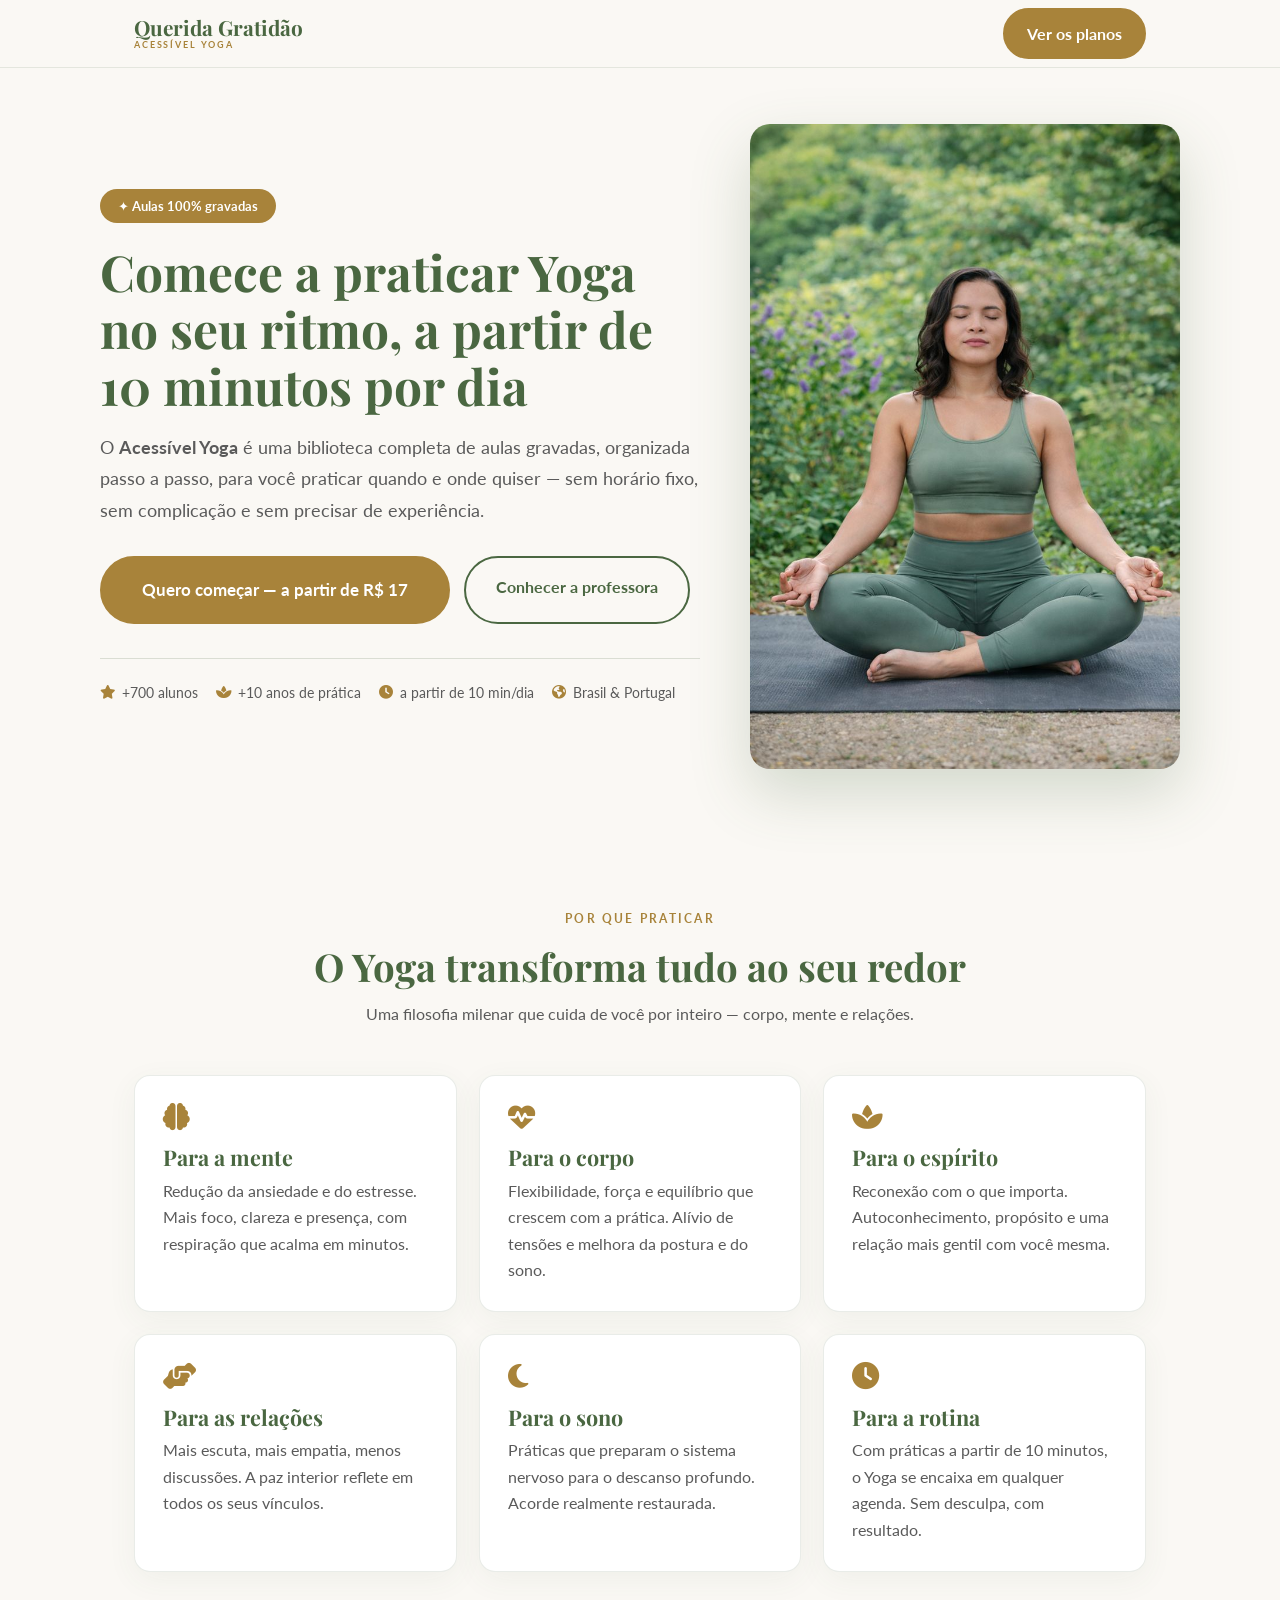
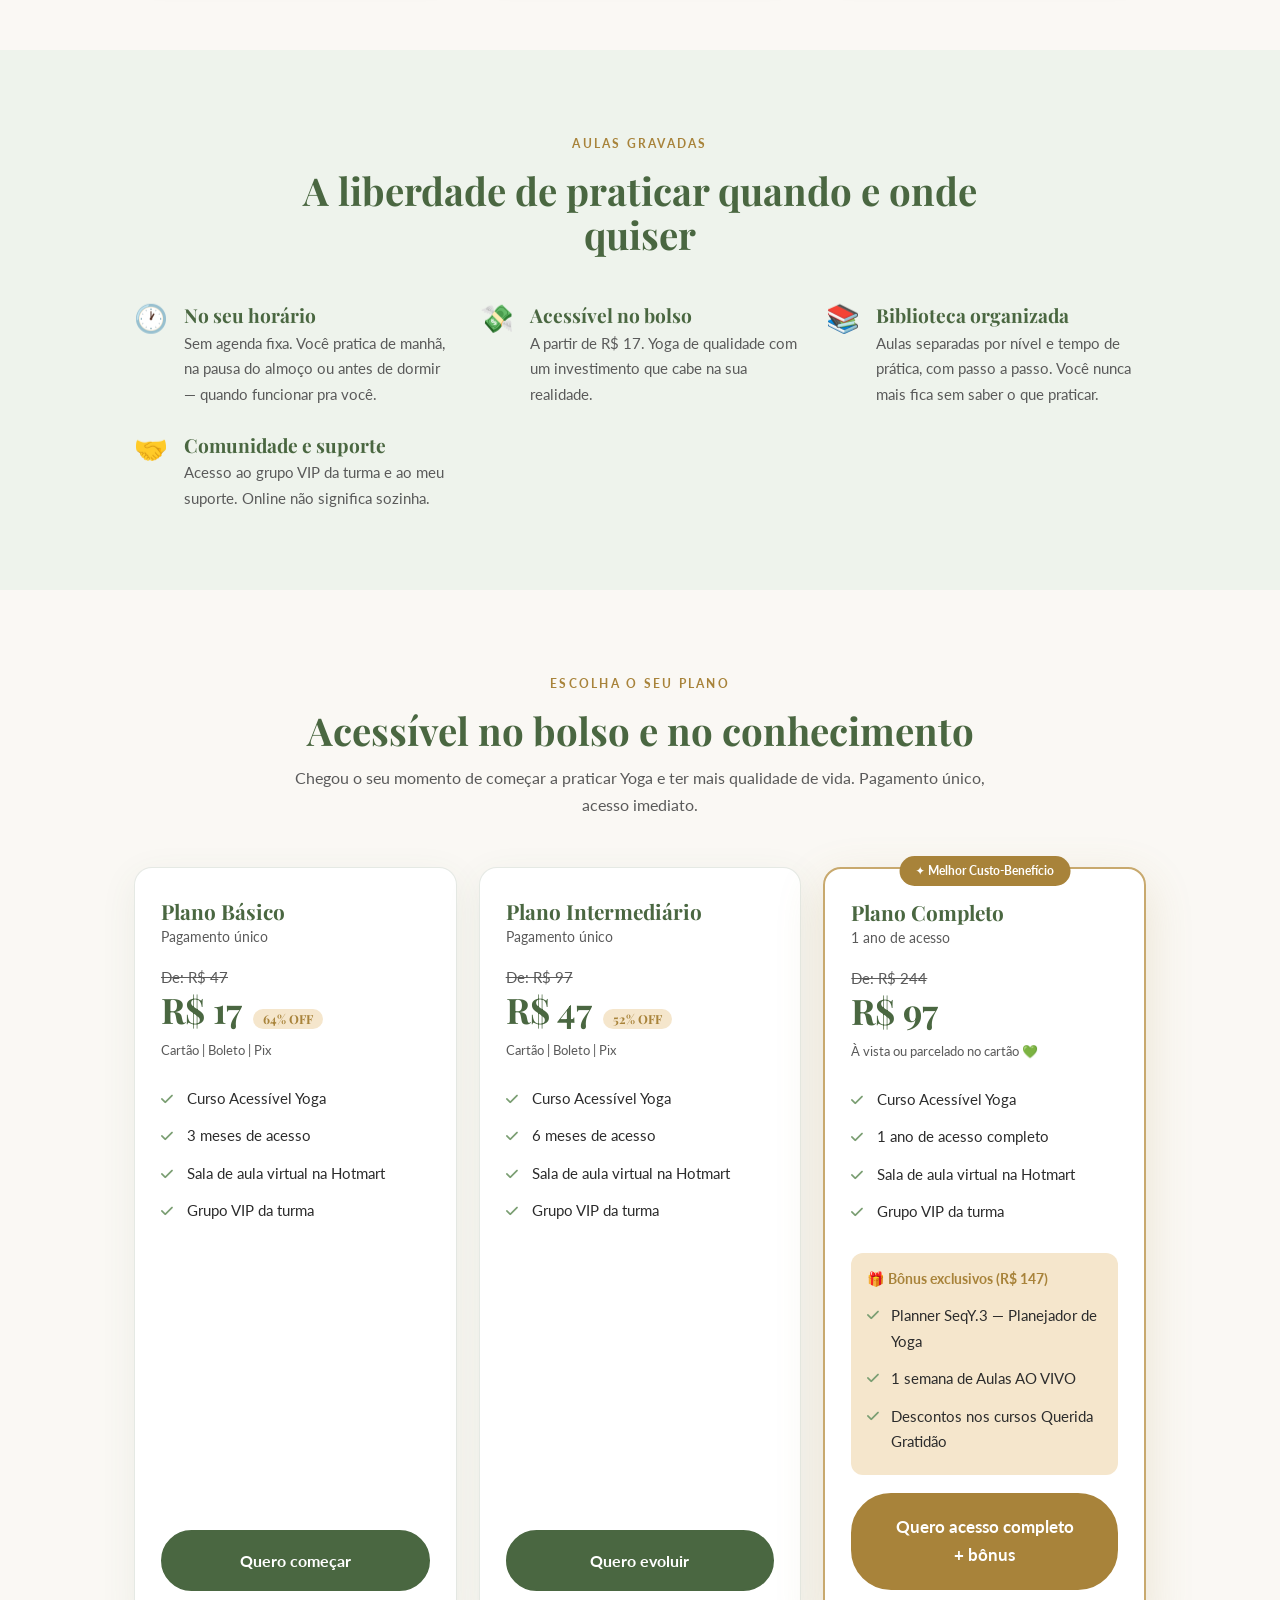
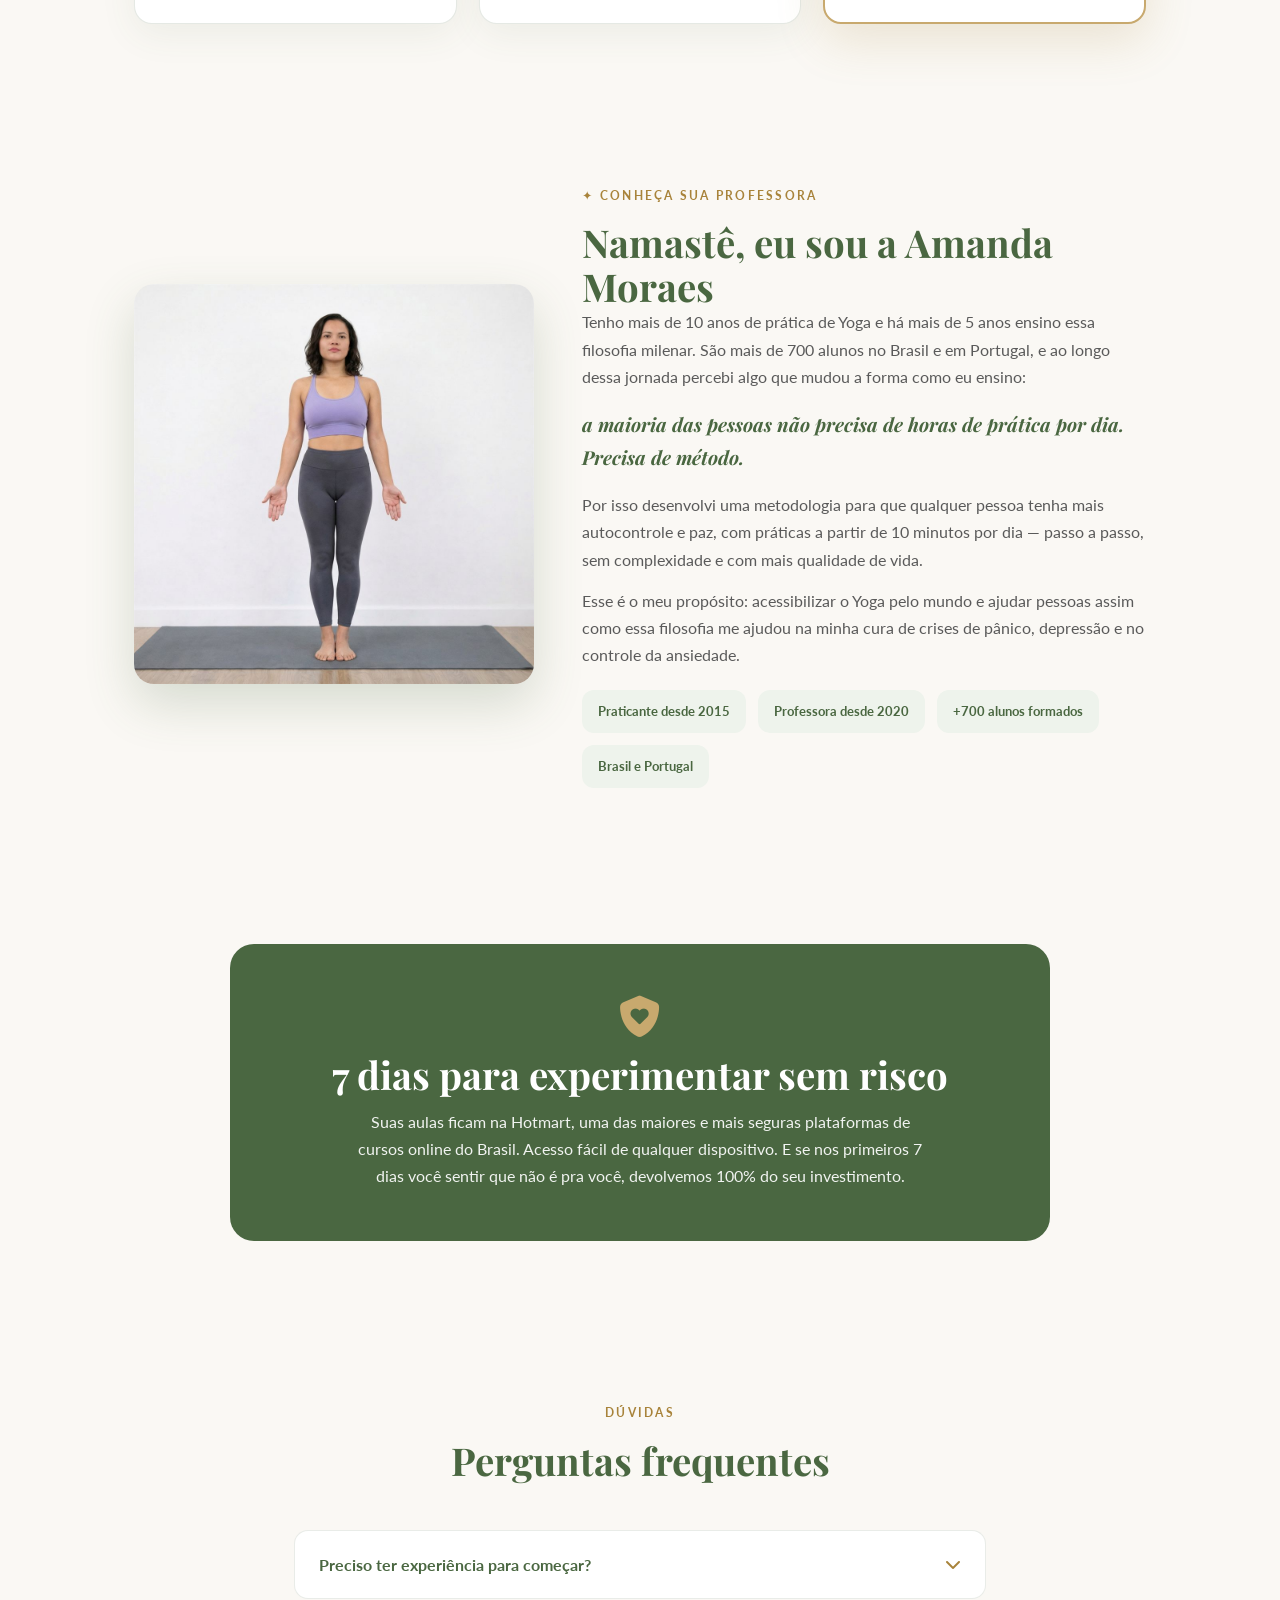
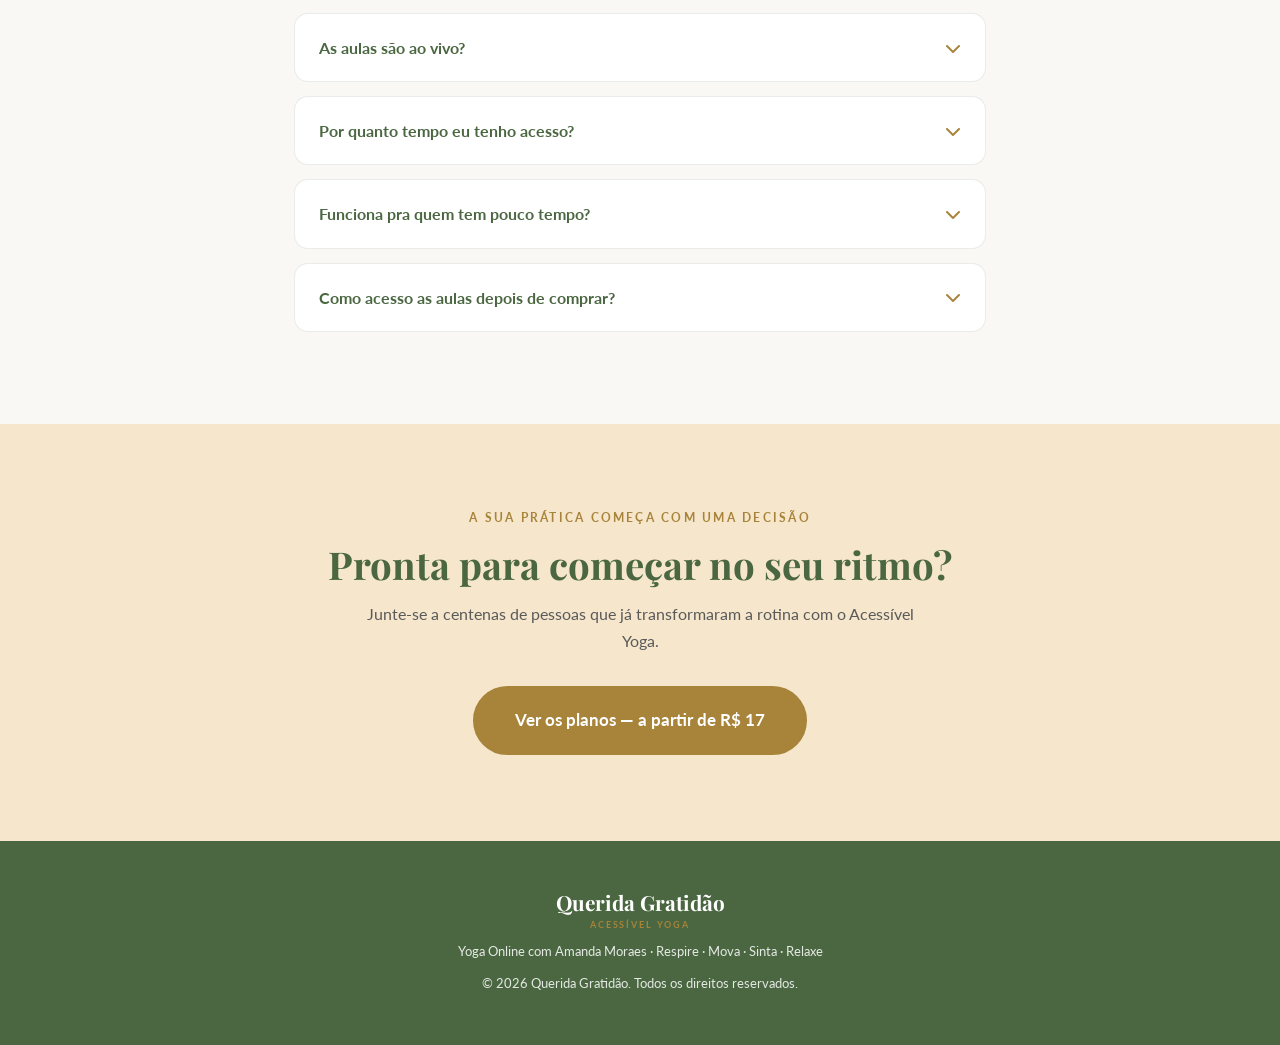
==== index.html @ 8f3d9d07 "LP acessivel-yoga: hero + planos Hotmart + professora Amanda" ====
<!DOCTYPE html>
<html lang="pt-BR">
<head>
<meta charset="UTF-8">
<meta name="viewport" content="width=device-width, initial-scale=1.0">
<title>Acessível Yoga · Pratique no seu ritmo — a partir de 10 min por dia</title>
<meta name="description" content="O Acessível Yoga é uma biblioteca de aulas 100% gravadas, organizada passo a passo, para você praticar quando e onde quiser. A partir de R$ 17.">
<meta property="og:title" content="Acessível Yoga · Querida Gratidão">
<meta property="og:description" content="Aulas de yoga 100% gravadas, no seu ritmo, a partir de 10 minutos por dia. Por Amanda Moraes.">
<meta property="og:image" content="hero.jpg">
<link rel="preconnect" href="https://fonts.googleapis.com">
<link rel="preconnect" href="https://fonts.gstatic.com" crossorigin>
<link href="https://fonts.googleapis.com/css2?family=Playfair+Display:wght@400;700&family=Lato:wght@300;400;700&display=swap" rel="stylesheet">
<link rel="stylesheet" href="https://cdnjs.cloudflare.com/ajax/libs/font-awesome/6.5.0/css/all.min.css">
<link rel="stylesheet" href="styles.css">
</head>
<body>

<nav class="nav">
  <div class="wrap">
    <a href="#topo" class="brand">Querida Gratidão<small>Acessível Yoga</small></a>
    <a href="#planos" class="btn btn-d" style="padding:10px 22px">Ver os planos</a>
  </div>
</nav>

<!-- HERO -->
<header class="hero" id="topo">
  <div class="wrap" style="display:flex;align-items:center;gap:50px;flex-wrap:wrap;padding:0">
    <div class="hero-txt">
      <span class="hero-tag">✦ Aulas 100% gravadas</span>
      <h1>Comece a praticar Yoga no seu ritmo, a partir de 10 minutos por dia</h1>
      <p class="hero-sub">O <strong>Acessível Yoga</strong> é uma biblioteca completa de aulas gravadas, organizada passo a passo, para você praticar quando e onde quiser — sem horário fixo, sem complicação e sem precisar de experiência.</p>
      <div class="hero-btns">
        <a href="#planos" class="btn btn-d btn-lg">Quero começar — a partir de R$ 17</a>
        <a href="#professora" class="btn btn-o">Conhecer a professora</a>
      </div>
      <div class="hero-stats">
        <div class="hero-stat"><i class="fas fa-star"></i> +700 alunos</div>
        <div class="hero-stat"><i class="fas fa-spa"></i> +10 anos de prática</div>
        <div class="hero-stat"><i class="fas fa-clock"></i> a partir de 10 min/dia</div>
        <div class="hero-stat"><i class="fas fa-globe-americas"></i> Brasil &amp; Portugal</div>
      </div>
    </div>
    <div class="hero-photo">
      <img src="hero.jpg" alt="Amanda Moraes em meditação, prática de yoga ao ar livre">
    </div>
  </div>
</header>

<!-- BENEFÍCIOS -->
<section id="beneficios">
  <div class="wrap">
    <div class="sec-hd">
      <span class="eyebrow">Por que praticar</span>
      <h2>O Yoga transforma tudo ao seu redor</h2>
      <p>Uma filosofia milenar que cuida de você por inteiro — corpo, mente e relações.</p>
    </div>
    <div class="bens">
      <div class="ben"><i class="fas fa-brain"></i><h3>Para a mente</h3><p>Redução da ansiedade e do estresse. Mais foco, clareza e presença, com respiração que acalma em minutos.</p></div>
      <div class="ben"><i class="fas fa-heartbeat"></i><h3>Para o corpo</h3><p>Flexibilidade, força e equilíbrio que crescem com a prática. Alívio de tensões e melhora da postura e do sono.</p></div>
      <div class="ben"><i class="fas fa-spa"></i><h3>Para o espírito</h3><p>Reconexão com o que importa. Autoconhecimento, propósito e uma relação mais gentil com você mesma.</p></div>
      <div class="ben"><i class="fas fa-hands-helping"></i><h3>Para as relações</h3><p>Mais escuta, mais empatia, menos discussões. A paz interior reflete em todos os seus vínculos.</p></div>
      <div class="ben"><i class="fas fa-moon"></i><h3>Para o sono</h3><p>Práticas que preparam o sistema nervoso para o descanso profundo. Acorde realmente restaurada.</p></div>
      <div class="ben"><i class="fas fa-clock"></i><h3>Para a rotina</h3><p>Com práticas a partir de 10 minutos, o Yoga se encaixa em qualquer agenda. Sem desculpa, com resultado.</p></div>
    </div>
  </div>
</section>

<!-- POR QUE ONLINE -->
<section id="online">
  <div class="wrap">
    <div class="sec-hd">
      <span class="eyebrow">Aulas gravadas</span>
      <h2>A liberdade de praticar quando e onde quiser</h2>
    </div>
    <div class="advs">
      <div class="adv"><span class="ic">🕐</span><div><h3>No seu horário</h3><p>Sem agenda fixa. Você pratica de manhã, na pausa do almoço ou antes de dormir — quando funcionar pra você.</p></div></div>
      <div class="adv"><span class="ic">💸</span><div><h3>Acessível no bolso</h3><p>A partir de R$ 17. Yoga de qualidade com um investimento que cabe na sua realidade.</p></div></div>
      <div class="adv"><span class="ic">📚</span><div><h3>Biblioteca organizada</h3><p>Aulas separadas por nível e tempo de prática, com passo a passo. Você nunca mais fica sem saber o que praticar.</p></div></div>
      <div class="adv"><span class="ic">🤝</span><div><h3>Comunidade e suporte</h3><p>Acesso ao grupo VIP da turma e ao meu suporte. Online não significa sozinha.</p></div></div>
    </div>
  </div>
</section>

<!-- PLANOS -->
<section id="planos">
  <div class="wrap">
    <div class="sec-hd">
      <span class="eyebrow">Escolha o seu plano</span>
      <h2>Acessível no bolso e no conhecimento</h2>
      <p>Chegou o seu momento de começar a praticar Yoga e ter mais qualidade de vida. Pagamento único, acesso imediato.</p>
    </div>
    <div class="plans">
      <div class="plan">
        <h3>Plano Básico</h3>
        <p class="desc">Pagamento único</p>
        <span class="old">De: R$ 47</span>
        <div class="price">R$ 17 <span class="off">64% OFF</span></div>
        <p class="pay">Cartão | Boleto | Pix</p>
        <ul>
          <li>Curso Acessível Yoga</li>
          <li>3 meses de acesso</li>
          <li>Sala de aula virtual na Hotmart</li>
          <li>Grupo VIP da turma</li>
        </ul>
        <a href="https://pay.hotmart.com/J75377831O?off=akd9l4xh&bid=1779640643921" target="_blank" rel="noopener" class="btn btn-v btn-block">Quero começar</a>
      </div>
      <div class="plan">
        <h3>Plano Intermediário</h3>
        <p class="desc">Pagamento único</p>
        <span class="old">De: R$ 97</span>
        <div class="price">R$ 47 <span class="off">52% OFF</span></div>
        <p class="pay">Cartão | Boleto | Pix</p>
        <ul>
          <li>Curso Acessível Yoga</li>
          <li>6 meses de acesso</li>
          <li>Sala de aula virtual na Hotmart</li>
          <li>Grupo VIP da turma</li>
        </ul>
        <a href="https://pay.hotmart.com/U104666125L?bid=1779640714809" target="_blank" rel="noopener" class="btn btn-v btn-block">Quero evoluir</a>
      </div>
      <div class="plan feat">
        <span class="plan-badge">✦ Melhor Custo-Benefício</span>
        <h3>Plano Completo</h3>
        <p class="desc">1 ano de acesso</p>
        <span class="old">De: R$ 244</span>
        <div class="price">R$ 97</div>
        <p class="pay">À vista ou parcelado no cartão 💚</p>
        <ul>
          <li>Curso Acessível Yoga</li>
          <li>1 ano de acesso completo</li>
          <li>Sala de aula virtual na Hotmart</li>
          <li>Grupo VIP da turma</li>
        </ul>
        <div class="bonus">
          <b>🎁 Bônus exclusivos (R$ 147)</b>
          <ul>
            <li>Planner SeqY.3 — Planejador de Yoga</li>
            <li>1 semana de Aulas AO VIVO</li>
            <li>Descontos nos cursos Querida Gratidão</li>
          </ul>
        </div>
        <a href="https://pay.hotmart.com/J104666129D?off=qukbjx40&bid=1779640742697" target="_blank" rel="noopener" class="btn btn-d btn-block btn-lg">Quero acesso completo + bônus</a>
      </div>
    </div>
  </div>
</section>

<!-- PROFESSORA -->
<section id="professora">
  <div class="wrap prof">
    <div class="prof-photo">
      <img src="professora.jpg" alt="Amanda Moraes, professora de yoga">
    </div>
    <div class="prof-txt">
      <span class="eyebrow">✦ Conheça sua professora</span>
      <h2>Namastê, eu sou a Amanda Moraes</h2>
      <p>Tenho mais de 10 anos de prática de Yoga e há mais de 5 anos ensino essa filosofia milenar. São mais de 700 alunos no Brasil e em Portugal, e ao longo dessa jornada percebi algo que mudou a forma como eu ensino:</p>
      <span class="hl">a maioria das pessoas não precisa de horas de prática por dia. Precisa de método.</span>
      <p>Por isso desenvolvi uma metodologia para que qualquer pessoa tenha mais autocontrole e paz, com práticas a partir de 10 minutos por dia — passo a passo, sem complexidade e com mais qualidade de vida.</p>
      <p>Esse é o meu propósito: acessibilizar o Yoga pelo mundo e ajudar pessoas assim como essa filosofia me ajudou na minha cura de crises de pânico, depressão e no controle da ansiedade.</p>
      <div class="prof-stats">
        <div class="prof-stat">Praticante desde 2015</div>
        <div class="prof-stat">Professora desde 2020</div>
        <div class="prof-stat">+700 alunos formados</div>
        <div class="prof-stat">Brasil e Portugal</div>
      </div>
    </div>
  </div>
</section>

<!-- GARANTIA -->
<section>
  <div class="wrap">
    <div class="guar">
      <i class="fas fa-shield-heart"></i>
      <h2>7 dias para experimentar sem risco</h2>
      <p>Suas aulas ficam na Hotmart, uma das maiores e mais seguras plataformas de cursos online do Brasil. Acesso fácil de qualquer dispositivo. E se nos primeiros 7 dias você sentir que não é pra você, devolvemos 100% do seu investimento.</p>
    </div>
  </div>
</section>

<!-- FAQ -->
<section id="faq">
  <div class="wrap" style="max-width:820px">
    <div class="sec-hd"><span class="eyebrow">Dúvidas</span><h2>Perguntas frequentes</h2></div>
    <div class="faq-item"><div class="faq-q">Preciso ter experiência para começar? <i class="fas fa-chevron-down"></i></div><div class="faq-a"><p>Não! O Acessível Yoga foi feito para iniciantes. As aulas são organizadas por nível, com passo a passo, então você começa do zero e evolui no seu ritmo.</p></div></div>
    <div class="faq-item"><div class="faq-q">As aulas são ao vivo? <i class="fas fa-chevron-down"></i></div><div class="faq-a"><p>O Acessível Yoga é 100% gravado — você assiste quando e quantas vezes quiser. (Se você prefere aulas ao vivo, conheça o nosso Yogaflix.)</p></div></div>
    <div class="faq-item"><div class="faq-q">Por quanto tempo eu tenho acesso? <i class="fas fa-chevron-down"></i></div><div class="faq-a"><p>Depende do plano: 3 meses (Básico), 6 meses (Intermediário) ou 1 ano completo (Completo). Você pratica no seu tempo durante todo o período.</p></div></div>
    <div class="faq-item"><div class="faq-q">Funciona pra quem tem pouco tempo? <i class="fas fa-chevron-down"></i></div><div class="faq-a"><p>Sim! Há práticas a partir de 10 minutos, pensadas justamente para encaixar na rotina corrida. Constância vale mais que duração.</p></div></div>
    <div class="faq-item"><div class="faq-q">Como acesso as aulas depois de comprar? <i class="fas fa-chevron-down"></i></div><div class="faq-a"><p>Logo após a compra você recebe o acesso à sua sala de aula virtual na Hotmart, disponível no computador ou no celular, a qualquer hora.</p></div></div>
  </div>
</section>

<!-- CTA FINAL -->
<section id="cta-final">
  <div class="wrap">
    <span class="eyebrow">A sua prática começa com uma decisão</span>
    <h2>Pronta para começar no seu ritmo?</h2>
    <p style="max-width:560px;margin:14px auto 24px;color:var(--texto-sec)">Junte-se a centenas de pessoas que já transformaram a rotina com o Acessível Yoga.</p>
    <a href="#planos" class="btn btn-d btn-lg">Ver os planos — a partir de R$ 17</a>
  </div>
</section>

<footer class="footer">
  <a href="#topo" class="brand">Querida Gratidão<small>Acessível Yoga</small></a>
  <p>Yoga Online com Amanda Moraes · Respire · Mova · Sinta · Relaxe</p>
  <p>© <span id="ano"></span> Querida Gratidão. Todos os direitos reservados.</p>
</footer>

<script>
document.getElementById('ano').textContent=new Date().getFullYear();
document.querySelectorAll('.faq-q').forEach(function(q){
  q.addEventListener('click',function(){
    var a=q.nextElementSibling, open=q.classList.contains('open');
    document.querySelectorAll('.faq-q').forEach(function(o){o.classList.remove('open');o.nextElementSibling.style.maxHeight=null;});
    if(!open){q.classList.add('open');a.style.maxHeight=a.scrollHeight+'px';}
  });
});
</script>
</body>
</html>
---- styles.css ----
/* ============================================================
   QUERIDA GRATIDÃO · YOGA — Estilo das LPs (Acessível / Yogaflix)
   Paleta verde + dourado + creme · Playfair Display + Lato
   ============================================================ */
:root{
  --verde-escuro:#4A6741; --verde-medio:#7A9E72; --verde-claro:#EEF3EC;
  --creme:#FAF8F4; --dourado:#C8A96E; --dourado-escuro:#A8833A; --dourado-suave:#F5E6CC;
  --texto:#2C2C2C; --texto-sec:#5A5A5A; --branco:#FFFFFF; --nav-h:68px;
  --serif:'Playfair Display',Georgia,serif; --sans:'Lato',system-ui,sans-serif;
}
*{margin:0;padding:0;box-sizing:border-box}
html{scroll-behavior:smooth}
body{font-family:var(--sans);color:var(--texto);background:var(--creme);line-height:1.7}
img{max-width:100%;display:block}
h1,h2,h3{font-family:var(--serif);font-weight:700;line-height:1.15;color:var(--verde-escuro)}
h1{font-size:clamp(2rem,4.5vw,3.1rem)}
h2{font-size:clamp(1.7rem,3.5vw,2.4rem)}
.wrap{max-width:1140px;margin:0 auto;padding:0 5%}
section{padding:78px 0}

.eyebrow{display:inline-block;text-transform:uppercase;letter-spacing:.18em;font-size:.78rem;font-weight:700;color:var(--dourado-escuro);margin-bottom:14px}

.btn{display:inline-block;font-family:var(--sans);font-weight:700;font-size:1rem;text-decoration:none;padding:15px 30px;border-radius:40px;border:2px solid transparent;cursor:pointer;transition:.2s;text-align:center}
.btn-d{background:var(--dourado-escuro);color:#fff;border-color:var(--dourado-escuro)}
.btn-d:hover{background:var(--verde-escuro);border-color:var(--verde-escuro);transform:translateY(-2px);box-shadow:0 8px 24px rgba(0,0,0,.15)}
.btn-v{background:var(--verde-escuro);color:#fff;border-color:var(--verde-escuro)}
.btn-v:hover{background:var(--dourado-escuro);border-color:var(--dourado-escuro);transform:translateY(-2px);box-shadow:0 8px 24px rgba(0,0,0,.15)}
.btn-o{background:transparent;color:var(--verde-escuro);border-color:var(--verde-escuro)}
.btn-o:hover{background:var(--verde-escuro);color:#fff}
.btn-lg{padding:18px 40px;font-size:1.05rem}
.btn-block{display:block;width:100%}

.nav{position:sticky;top:0;z-index:100;height:var(--nav-h);background:rgba(250,248,244,.95);backdrop-filter:blur(8px);border-bottom:1px solid rgba(74,103,65,.12);display:flex;align-items:center}
.nav .wrap{display:flex;justify-content:space-between;align-items:center;width:100%}
.brand{font-family:var(--serif);font-size:1.3rem;font-weight:700;color:var(--verde-escuro);text-decoration:none;line-height:1}
.brand small{font-family:var(--sans);text-transform:uppercase;letter-spacing:.2em;font-size:.58rem;color:var(--dourado-escuro);display:block;font-weight:700;margin-top:2px}

.hero{background:var(--creme);display:flex;align-items:center;gap:50px;flex-wrap:wrap;padding-top:56px;padding-bottom:56px}
.hero-txt{flex:1 1 440px;max-width:600px}
.hero-tag{display:inline-block;background:var(--dourado-escuro);color:#fff;padding:6px 18px;border-radius:20px;font-size:.82rem;font-weight:700;margin-bottom:20px}
.hero h1{margin-bottom:18px}
.hero-sub{font-size:1.15rem;color:var(--texto-sec);margin-bottom:30px}
.hero-btns{display:flex;flex-wrap:wrap;gap:14px;margin-bottom:34px}
.hero-stats{display:flex;flex-wrap:wrap;gap:18px;border-top:1px solid rgba(74,103,65,.18);padding-top:22px}
.hero-stat{display:flex;align-items:center;gap:7px;font-size:.86rem;color:var(--texto-sec)}
.hero-stat i{color:var(--dourado-escuro)}
.hero-photo{flex:1 1 360px;max-width:430px}
.hero-photo img{width:100%;border-radius:20px;box-shadow:0 24px 60px rgba(74,103,65,.22);object-fit:cover}

.sec-hd{text-align:center;max-width:720px;margin:0 auto 48px}
.sec-hd p{color:var(--texto-sec);margin-top:12px}

.bens{display:grid;grid-template-columns:repeat(auto-fit,minmax(240px,1fr));gap:22px}
.ben{background:#fff;border:1px solid rgba(74,103,65,.12);border-radius:16px;padding:28px;box-shadow:0 8px 30px rgba(74,103,65,.06)}
.ben i{font-size:1.7rem;color:var(--dourado-escuro);margin-bottom:14px}
.ben h3{font-size:1.35rem;margin-bottom:8px}
.ben p{color:var(--texto-sec);font-size:.97rem}

#online{background:var(--verde-claro)}
.advs{display:grid;grid-template-columns:repeat(auto-fit,minmax(280px,1fr));gap:26px}
.adv{display:flex;gap:16px;align-items:flex-start}
.adv .ic{font-size:1.7rem;flex-shrink:0;line-height:1}
.adv h3{font-size:1.2rem;margin-bottom:4px}
.adv p{color:var(--texto-sec);font-size:.95rem}

.plans{display:grid;grid-template-columns:repeat(auto-fit,minmax(240px,1fr));gap:22px;align-items:stretch}
.plan{background:#fff;border-radius:18px;padding:32px 26px;border:1px solid rgba(74,103,65,.14);display:flex;flex-direction:column;box-shadow:0 10px 36px rgba(74,103,65,.08);position:relative}
.plan.feat{border:2px solid var(--dourado);box-shadow:0 16px 48px rgba(168,131,58,.18)}
.plan-badge{position:absolute;top:-13px;left:50%;transform:translateX(-50%);background:var(--dourado-escuro);color:#fff;font-size:.74rem;font-weight:700;padding:5px 16px;border-radius:20px;white-space:nowrap}
.plan h3{font-size:1.3rem;margin-bottom:2px}
.plan .desc{color:var(--texto-sec);font-size:.88rem;margin-bottom:16px}
.plan .old{color:var(--texto-sec);text-decoration:line-through;font-size:.95rem;display:block}
.plan .price{font-family:var(--serif);font-size:2.2rem;color:var(--verde-escuro);font-weight:700;line-height:1.1}
.plan .price small{font-size:.85rem;color:var(--texto-sec);font-weight:400}
.plan .off{display:inline-block;background:var(--dourado-suave);color:var(--dourado-escuro);font-weight:700;font-size:.78rem;padding:3px 10px;border-radius:12px;margin-left:4px}
.plan .pay{font-size:.8rem;color:var(--texto-sec);margin:10px 0 18px}
.plan ul{list-style:none;margin-bottom:22px;flex-grow:1}
.plan li{padding:6px 0 6px 26px;position:relative;font-size:.94rem}
.plan li:before{content:"\f00c";font-family:"Font Awesome 6 Free";font-weight:900;color:var(--verde-medio);position:absolute;left:0;font-size:.85rem;top:8px}
.bonus{background:var(--dourado-suave);border-radius:12px;padding:14px 16px;margin-bottom:18px;font-size:.88rem}
.bonus b{color:var(--dourado-escuro);display:block;margin-bottom:6px}
.bonus ul{margin:0}.bonus li{padding-left:24px}.bonus li:before{top:7px}

.prof{display:flex;gap:48px;align-items:center;flex-wrap:wrap}
.prof-photo{flex:1 1 320px;max-width:400px}
.prof-photo img{width:100%;border-radius:20px;box-shadow:0 20px 50px rgba(74,103,65,.2)}
.prof-txt{flex:1 1 440px}
.prof-txt p{margin-bottom:14px;color:var(--texto-sec)}
.prof-txt .hl{color:var(--verde-escuro);font-weight:700;font-style:italic;font-family:var(--serif);font-size:1.2rem;display:block;margin:18px 0}
.prof-stats{display:flex;flex-wrap:wrap;gap:12px;margin-top:22px}
.prof-stat{background:var(--verde-claro);border-radius:12px;padding:10px 16px;font-size:.84rem;font-weight:700;color:var(--verde-escuro)}

.guar{background:var(--verde-escuro);color:#fff;border-radius:24px;padding:52px;text-align:center;max-width:820px;margin:0 auto}
.guar h2{color:#fff}
.guar i{font-size:2.6rem;color:var(--dourado);margin-bottom:14px}
.guar p{opacity:.92;margin-top:12px;max-width:580px;margin-left:auto;margin-right:auto}

.faq-item{background:#fff;border:1px solid rgba(74,103,65,.12);border-radius:14px;margin-bottom:14px;overflow:hidden}
.faq-q{padding:20px 24px;font-weight:700;cursor:pointer;display:flex;justify-content:space-between;align-items:center;gap:14px;color:var(--verde-escuro)}
.faq-q i{transition:.3s;color:var(--dourado-escuro)}
.faq-q.open i{transform:rotate(180deg)}
.faq-a{max-height:0;overflow:hidden;transition:max-height .3s;padding:0 24px}
.faq-a p{padding-bottom:20px;color:var(--texto-sec)}

#cta-final{background:var(--dourado-suave);text-align:center}
#cta-final .btn{margin:8px}

.footer{background:var(--verde-escuro);color:#fff;text-align:center;padding:50px 5%}
.footer .brand{color:#fff}
.footer p{opacity:.85;font-size:.84rem;margin-top:10px}
.footer a{color:var(--dourado-suave)}

@media(max-width:820px){
  .hero{flex-direction:column;text-align:center}
  .hero-txt{text-align:center}
  .hero-btns,.hero-stats{justify-content:center}
  .hero-photo{order:2;max-width:330px}
  .prof{flex-direction:column;text-align:center}
  .prof-stats{justify-content:center}
  .guar{padding:34px 22px}
  section{padding:54px 0}
}
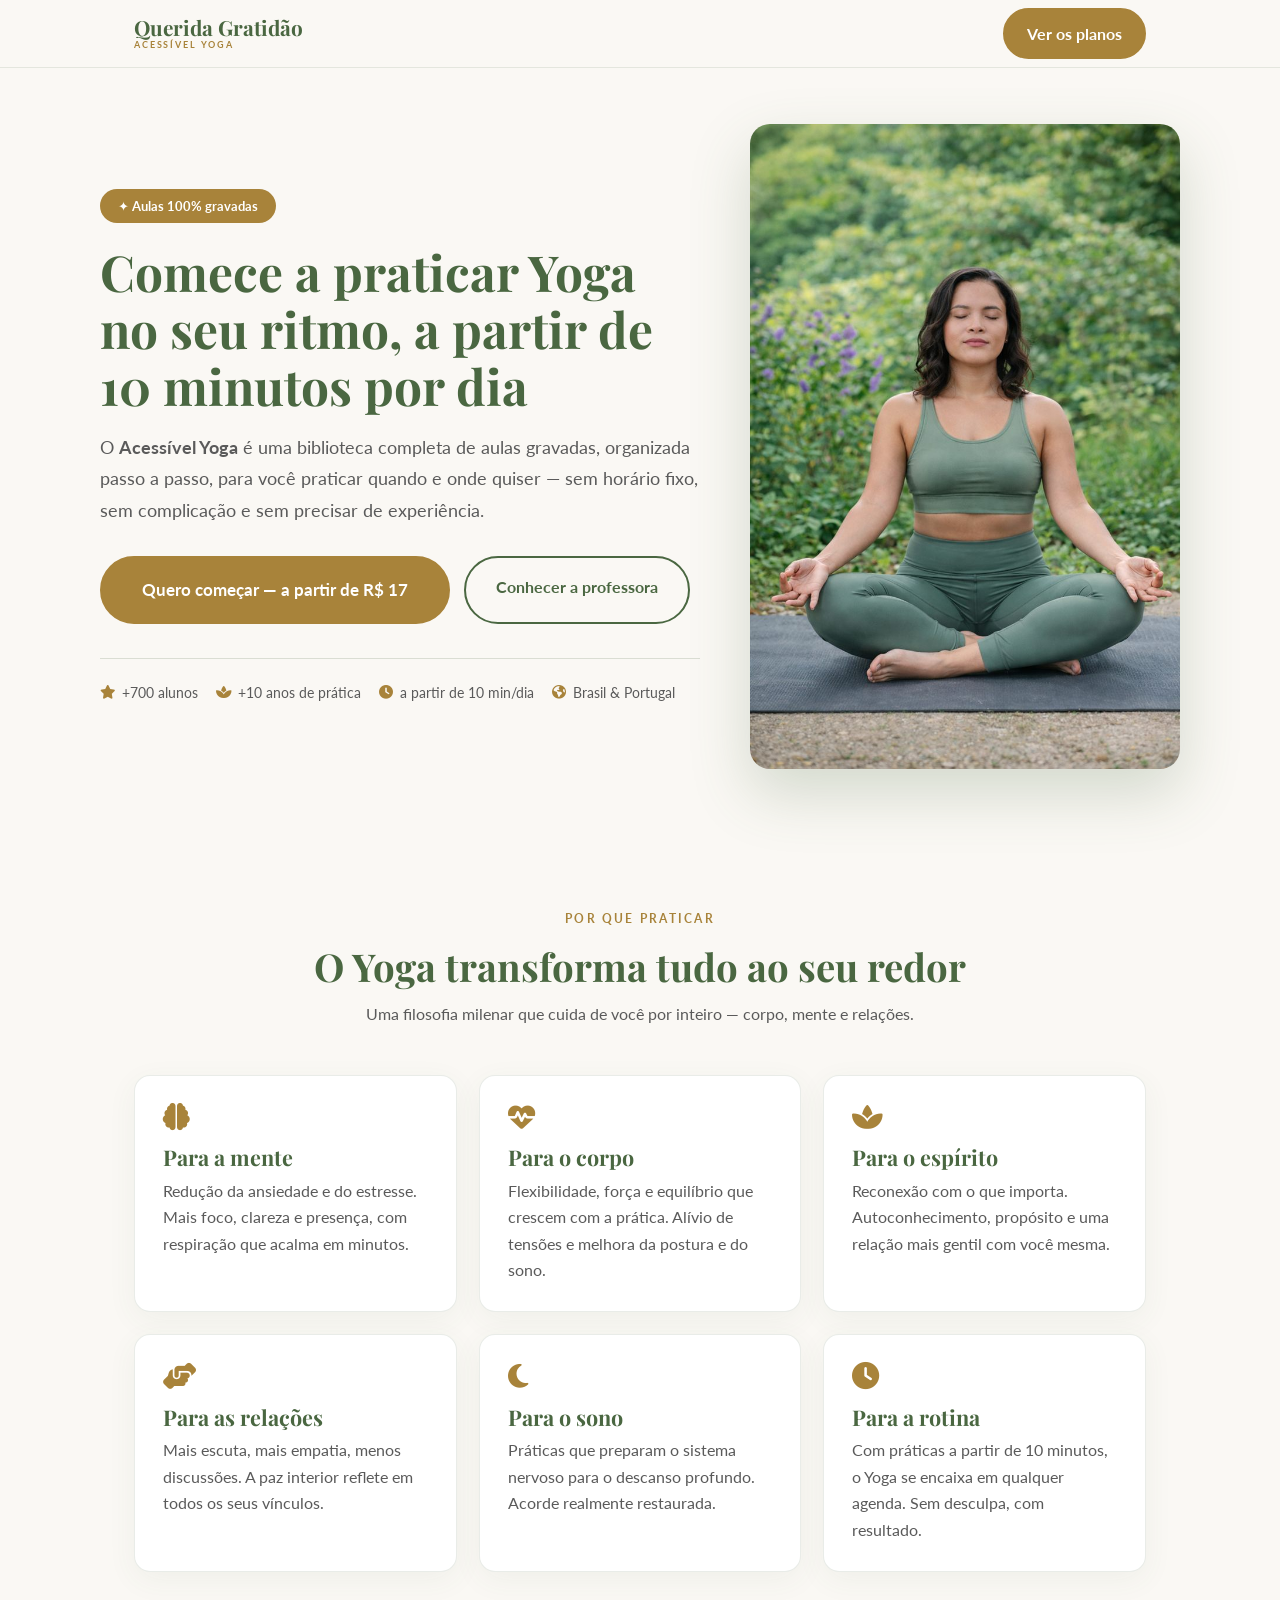
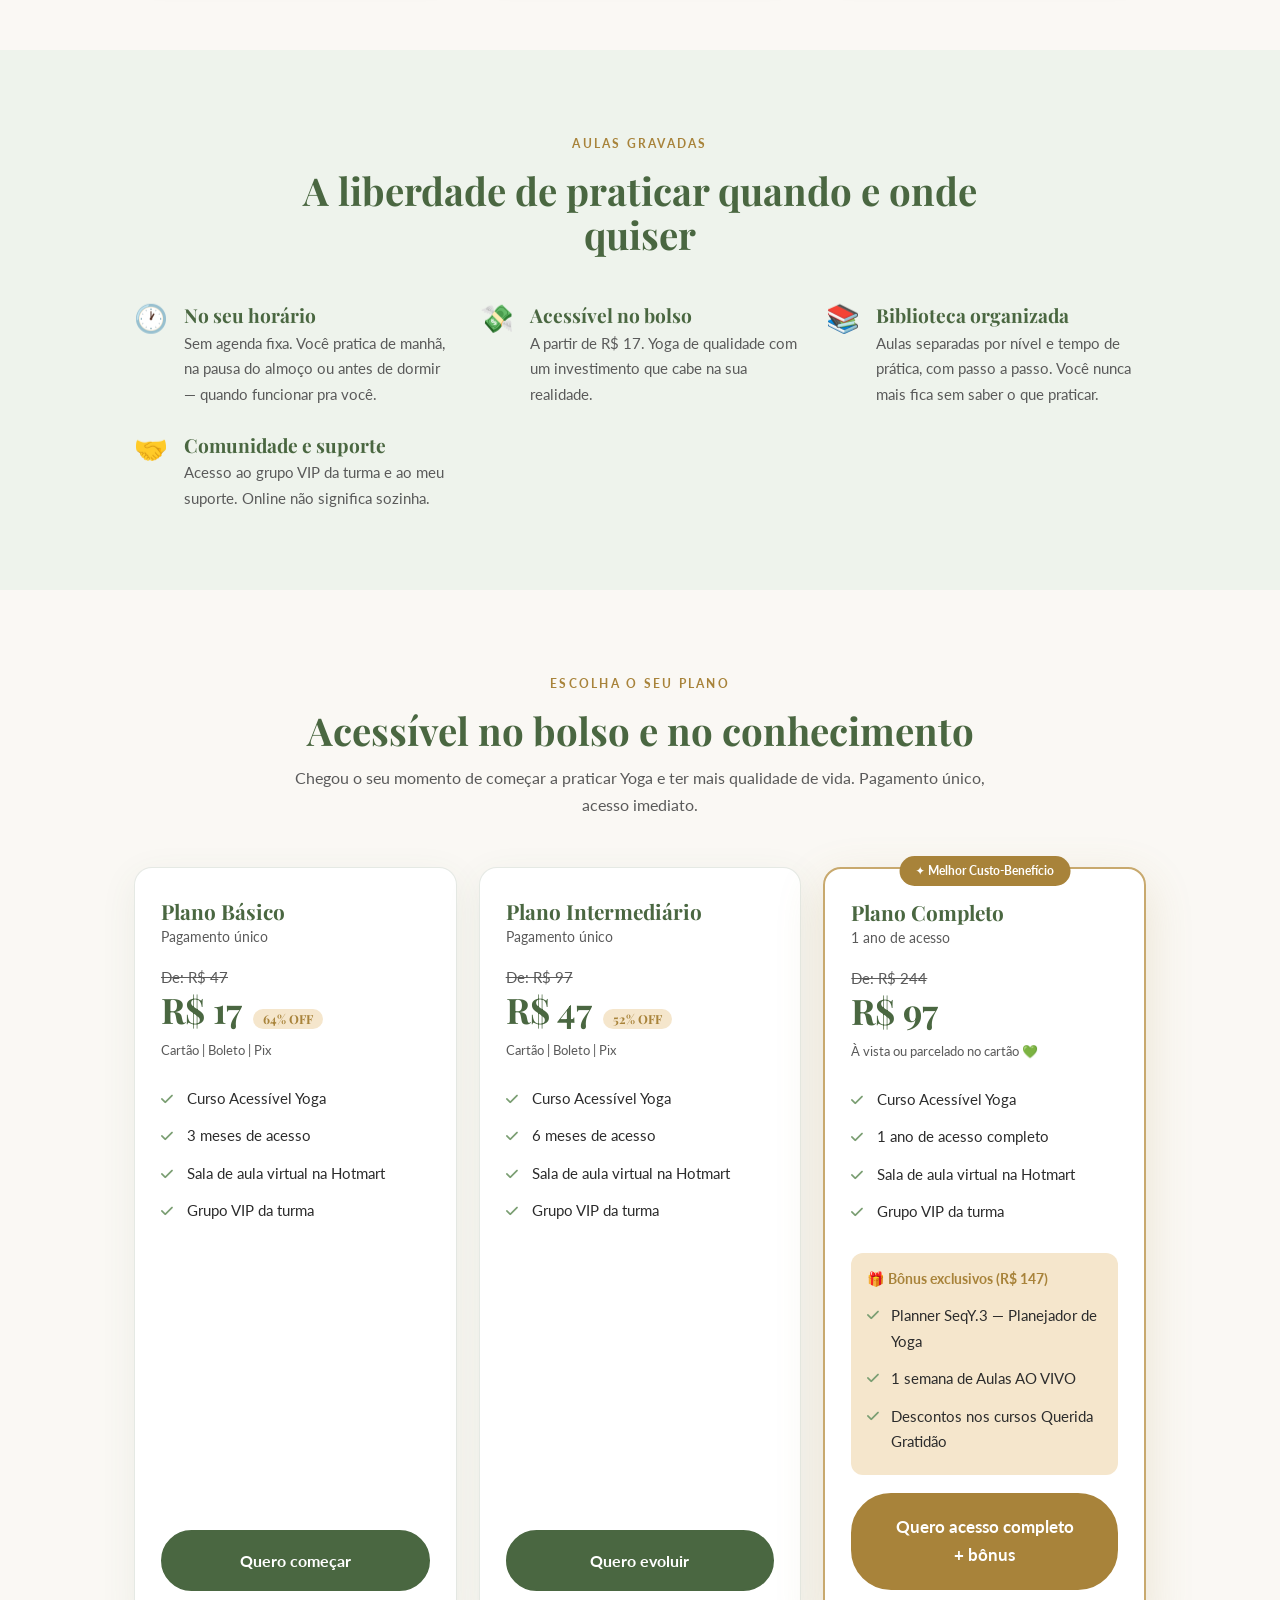
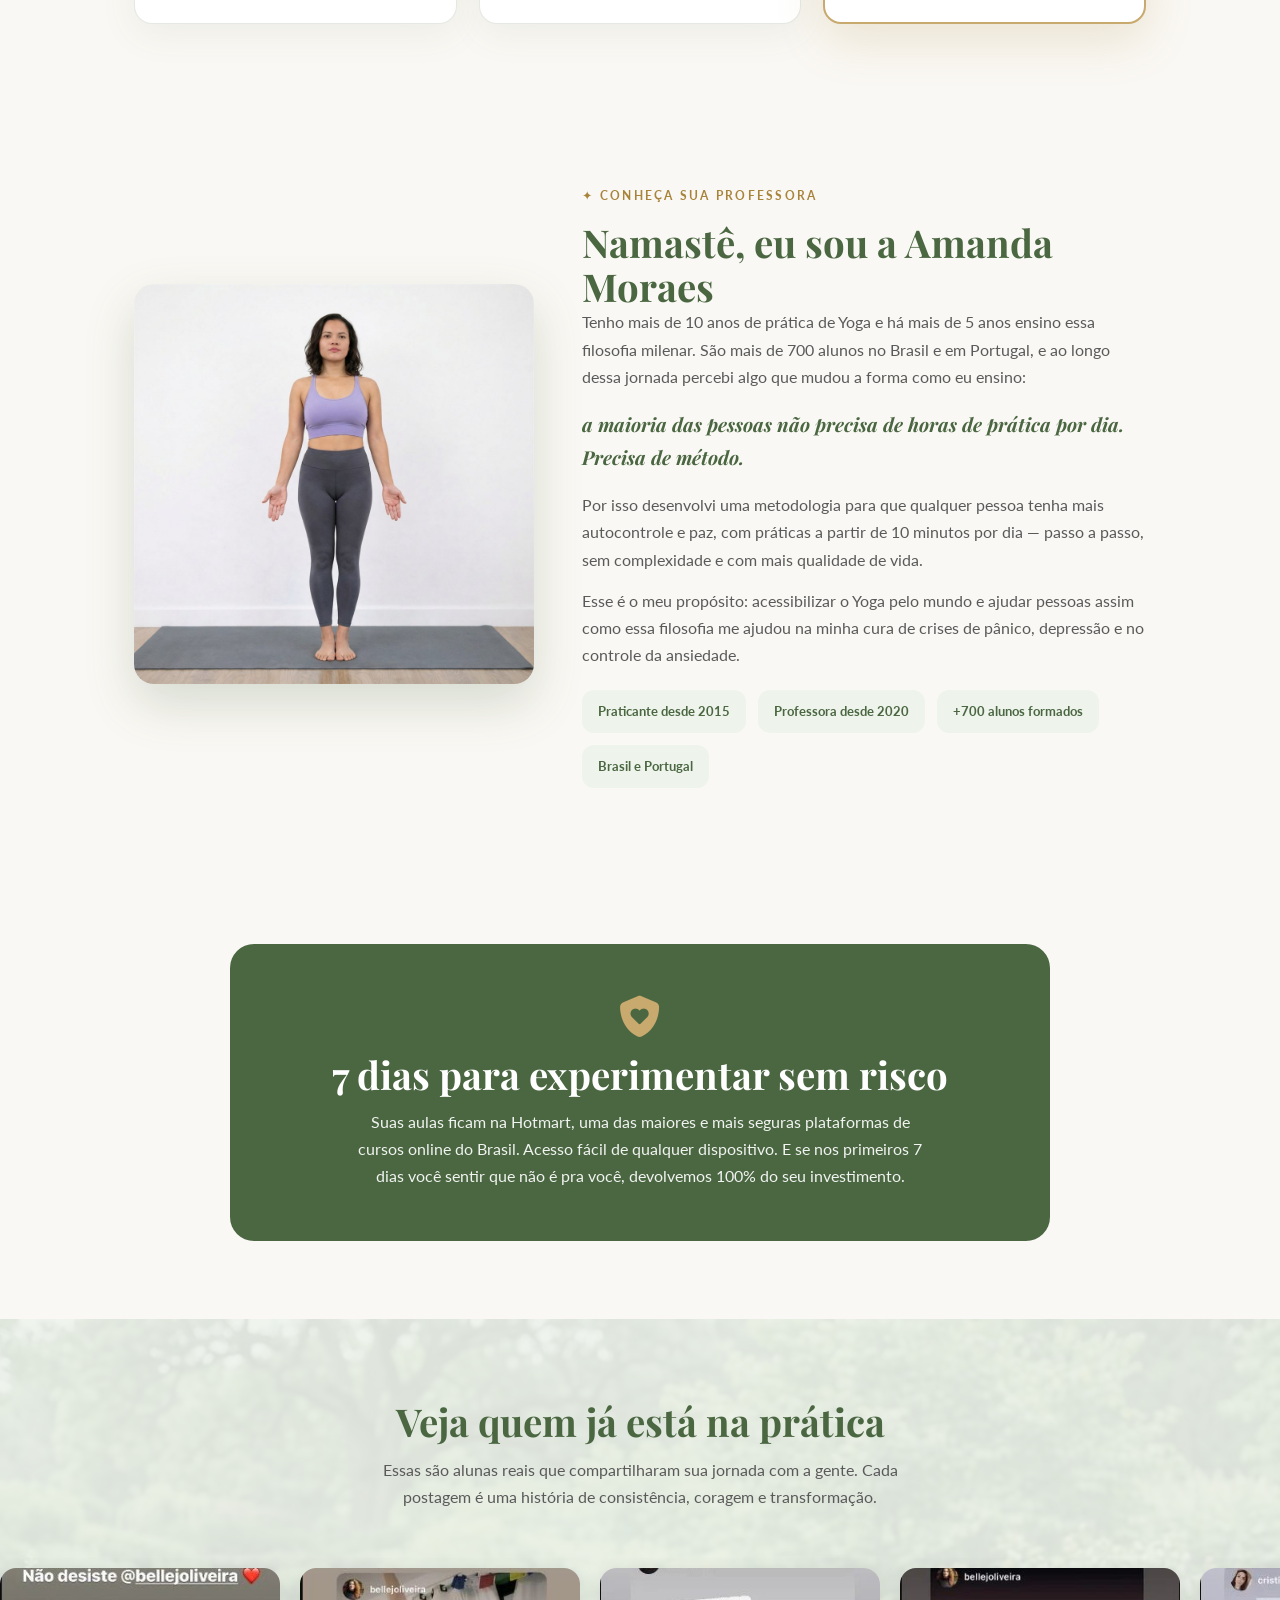
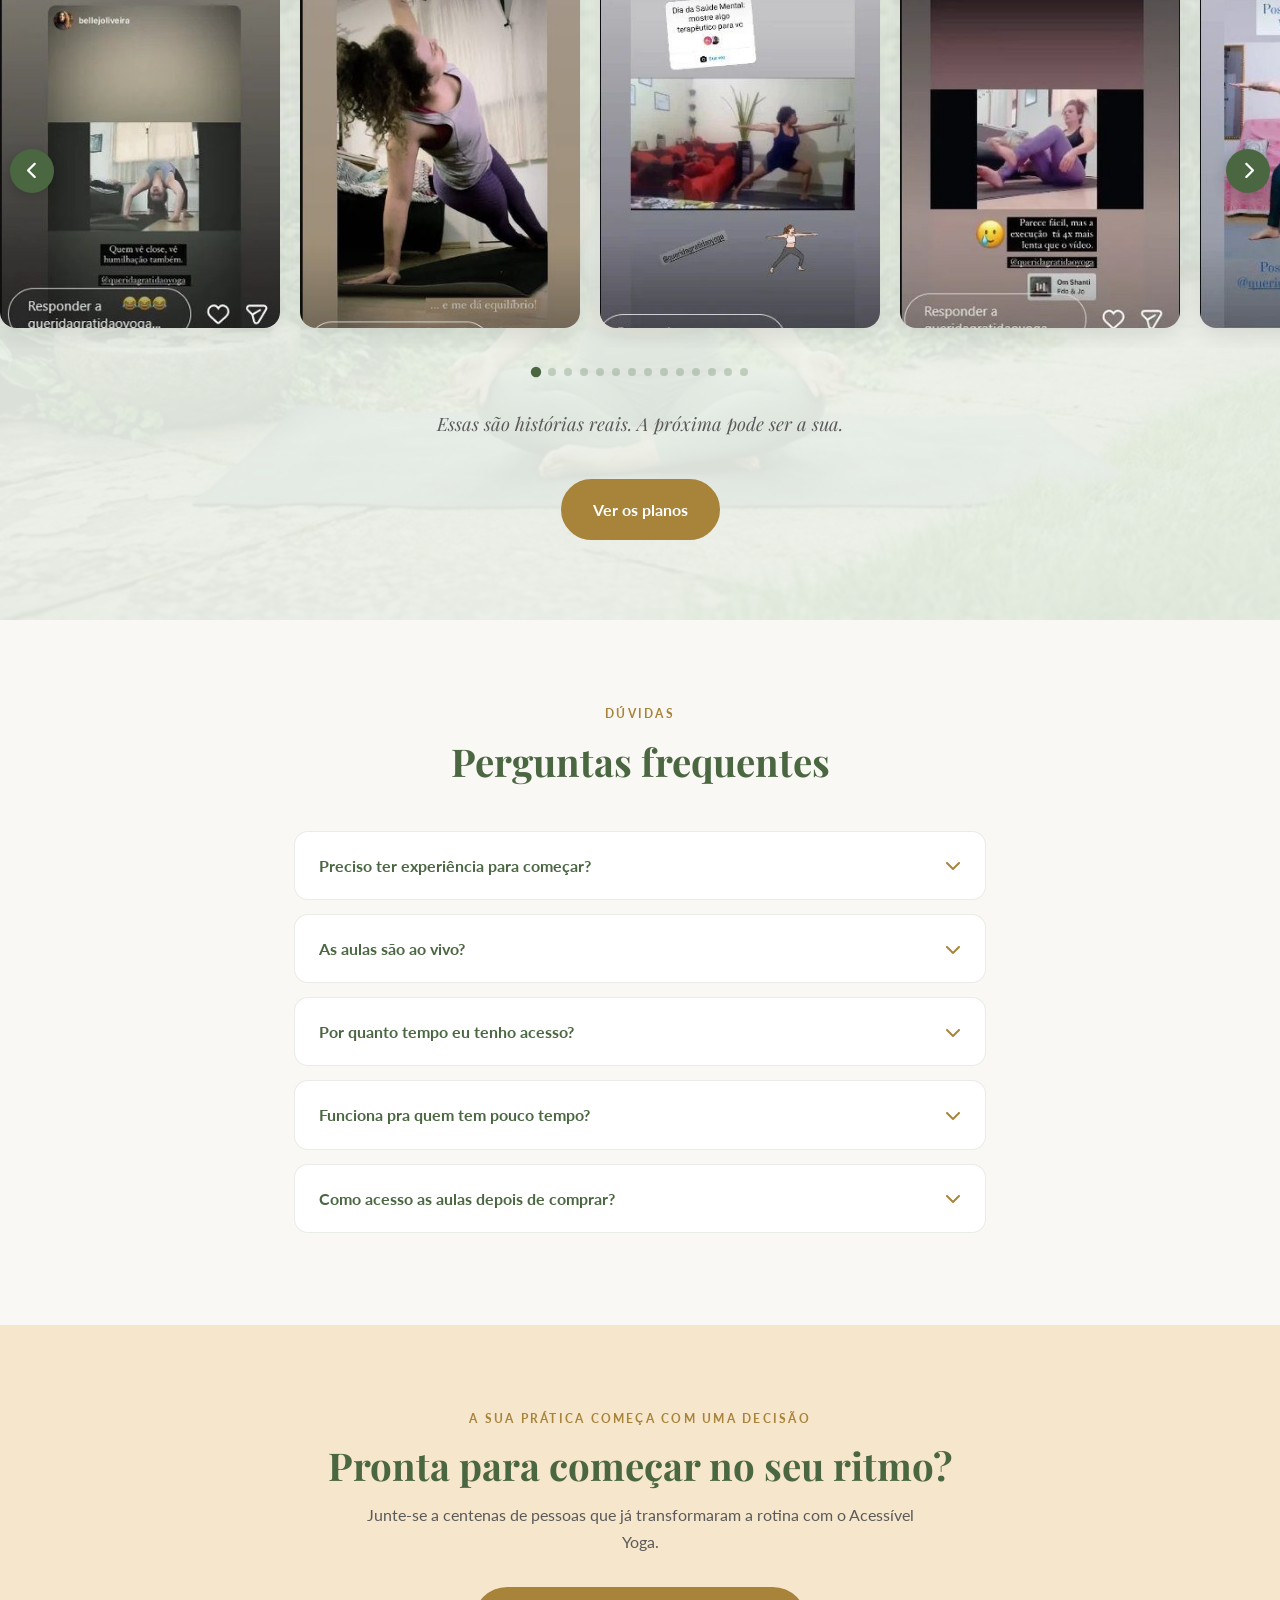
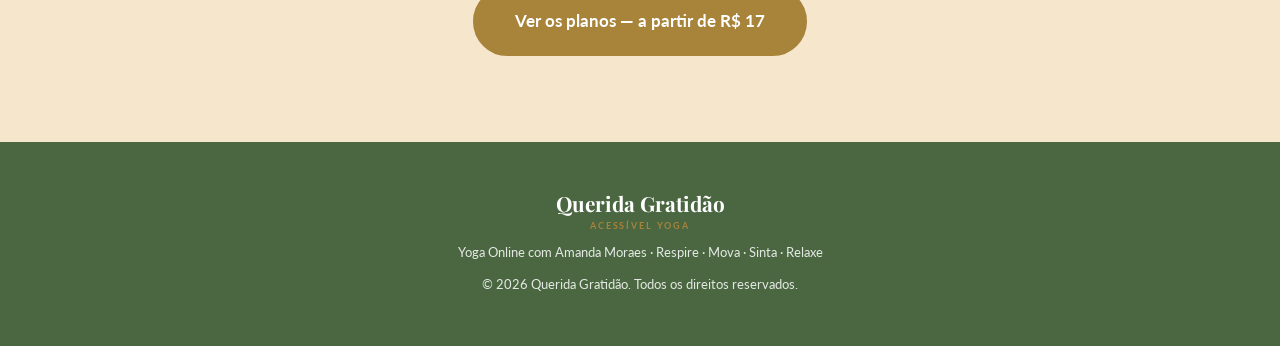
==== commit 18277525: "Adiciona seção de prova social (depoimentos) com carrossel Co-Authored-By: Claude Sonnet 5 <noreply@" ====
--- a/index.html
+++ b/index.html
@@ -13,6 +13,25 @@
 <link href="https://fonts.googleapis.com/css2?family=Playfair+Display:wght@400;700&family=Lato:wght@300;400;700&display=swap" rel="stylesheet">
 <link rel="stylesheet" href="https://cdnjs.cloudflare.com/ajax/libs/font-awesome/6.5.0/css/all.min.css">
 <link rel="stylesheet" href="styles.css">
+
+<!-- Meta Pixel Code -->
+<script>
+!function(f,b,e,v,n,t,s)
+{if(f.fbq)return;n=f.fbq=function(){n.callMethod?
+n.callMethod.apply(n,arguments):n.queue.push(arguments)};
+if(!f._fbq)f._fbq=n;n.push=n;n.loaded=!0;n.version='2.0';
+n.queue=[];t=b.createElement(e);t.async=!0;
+t.src=v;s=b.getElementsByTagName(e)[0];
+s.parentNode.insertBefore(t,s)}(window, document,'script',
+'https://connect.facebook.net/en_US/fbevents.js');
+fbq('init', '2827962227501729');
+fbq('track', 'PageView');
+fbq('track', 'ViewContent');
+</script>
+<noscript><img height="1" width="1" style="display:none"
+src="https://www.facebook.com/tr?id=2827962227501729&ev=PageView&noscript=1"
+/></noscript>
+<!-- End Meta Pixel Code -->
 </head>
 <body>
 
@@ -180,6 +199,68 @@
   </div>
 </section>
 
+<section id="depoimentos">
+  <div class="s8-bg"></div>
+  <div class="s8-c">
+    <div class="s8-hd">
+      <h2>Veja quem já está na prática</h2>
+      <p>Essas são alunas reais que compartilharam sua jornada com a gente. Cada postagem é uma história de consistência, coragem e transformação.</p>
+    </div>
+    <div class="car-wrap">
+      <button class="car-arr prev" onclick="slideC(-1)" aria-label="Anterior"><i class="fas fa-chevron-left"></i></button>
+      <div class="car" id="carrossel">
+        <div class="car-item">
+          <img src="depo-1.jpg" alt="Depoimento de aluna 1 da Querida Gratidao" loading="lazy">
+        </div>
+        <div class="car-item">
+          <img src="depo-2.jpg" alt="Depoimento de aluna 2 da Querida Gratidao" loading="lazy">
+        </div>
+        <div class="car-item">
+          <img src="depo-3.jpg" alt="Depoimento de aluna 3 da Querida Gratidao" loading="lazy">
+        </div>
+        <div class="car-item">
+          <img src="depo-4.jpg" alt="Depoimento de aluna 4 da Querida Gratidao" loading="lazy">
+        </div>
+        <div class="car-item">
+          <img src="depo-5.jpg" alt="Depoimento de aluna 5 da Querida Gratidao" loading="lazy">
+        </div>
+        <div class="car-item">
+          <img src="depo-6.jpg" alt="Depoimento de aluna 6 da Querida Gratidao" loading="lazy">
+        </div>
+        <div class="car-item">
+          <img src="depo-7.jpg" alt="Depoimento de aluna 7 da Querida Gratidao" loading="lazy">
+        </div>
+        <div class="car-item">
+          <img src="depo-8.jpg" alt="Depoimento de aluna 8 da Querida Gratidao" loading="lazy">
+        </div>
+        <div class="car-item">
+          <img src="depo-9.jpg" alt="Depoimento de aluna 9 da Querida Gratidao" loading="lazy">
+        </div>
+        <div class="car-item">
+          <img src="depo-10.jpg" alt="Depoimento de aluna 10 da Querida Gratidao" loading="lazy">
+        </div>
+        <div class="car-item">
+          <img src="depo-11.jpg" alt="Depoimento de aluna 11 da Querida Gratidao" loading="lazy">
+        </div>
+        <div class="car-item">
+          <img src="depo-12.jpg" alt="Depoimento de aluna 12 da Querida Gratidao" loading="lazy">
+        </div>
+        <div class="car-item">
+          <img src="depo-13.jpg" alt="Depoimento de aluna 13 da Querida Gratidao" loading="lazy">
+        </div>
+        <div class="car-item">
+          <img src="depo-14.jpg" alt="Depoimento de aluna 14 da Querida Gratidao" loading="lazy">
+        </div></div>
+      <button class="car-arr next" onclick="slideC(1)" aria-label="Próximo"><i class="fas fa-chevron-right"></i></button>
+      <div class="car-dots" id="carDots"><button class="dot active" onclick="goToSlide(0)" aria-label="Slide 1"></button><button class="dot" onclick="goToSlide(1)" aria-label="Slide 2"></button><button class="dot" onclick="goToSlide(2)" aria-label="Slide 3"></button><button class="dot" onclick="goToSlide(3)" aria-label="Slide 4"></button><button class="dot" onclick="goToSlide(4)" aria-label="Slide 5"></button><button class="dot" onclick="goToSlide(5)" aria-label="Slide 6"></button><button class="dot" onclick="goToSlide(6)" aria-label="Slide 7"></button><button class="dot" onclick="goToSlide(7)" aria-label="Slide 8"></button><button class="dot" onclick="goToSlide(8)" aria-label="Slide 9"></button><button class="dot" onclick="goToSlide(9)" aria-label="Slide 10"></button><button class="dot" onclick="goToSlide(10)" aria-label="Slide 11"></button><button class="dot" onclick="goToSlide(11)" aria-label="Slide 12"></button><button class="dot" onclick="goToSlide(12)" aria-label="Slide 13"></button><button class="dot" onclick="goToSlide(13)" aria-label="Slide 14"></button></div>
+    </div>
+    <p class="s8-bot">Essas são histórias reais. A próxima pode ser a sua.</p>
+    <div class="s8-cta">
+      <a href="#planos" class="btn btn-d">Ver os planos</a>
+    </div>
+  </div>
+</section>
+
 <!-- FAQ -->
 <section id="faq">
   <div class="wrap" style="max-width:820px">
@@ -218,5 +299,74 @@
   });
 });
 </script>
+
+<script>
+document.querySelectorAll('a[href*="pay.hotmart.com"]').forEach(function(link){
+  link.addEventListener('click', function(){
+    if (typeof fbq === 'function') {
+      fbq('track', 'InitiateCheckout');
+    }
+  });
+});
+// CARROSSEL DEPOIMENTOS
+var car=document.getElementById('carrossel');
+var dots=document.querySelectorAll('.dot');
+var curSlide=0;
+var autoplay;
+var TOTAL=14;
+
+function updateDots(idx){
+  dots.forEach(function(d,i){d.classList.toggle('active',i===idx);});
+  curSlide=idx;
+}
+
+function goToSlide(idx){
+  var items=car.querySelectorAll('.car-item');
+  if(!items[idx]) return;
+  car.scrollTo({left:items[idx].offsetLeft-car.offsetLeft,behavior:'smooth'});
+  updateDots(idx);
+}
+
+function slideC(dir){
+  var next=(curSlide+dir+TOTAL)%TOTAL;
+  goToSlide(next);
+}
+
+function startAuto(){autoplay=setInterval(function(){slideC(1);},4000);}
+function stopAuto(){clearInterval(autoplay);}
+
+car.addEventListener('mouseenter',stopAuto);
+car.addEventListener('mouseleave',startAuto);
+car.addEventListener('touchstart',stopAuto,{passive:true});
+car.addEventListener('touchend',function(){setTimeout(startAuto,3000);},{passive:true});
+
+var startX=0;
+car.addEventListener('touchstart',function(e){startX=e.touches[0].clientX;},{passive:true});
+car.addEventListener('touchend',function(e){
+  var dx=e.changedTouches[0].clientX-startX;
+  if(Math.abs(dx)>40) slideC(dx<0?1:-1);
+},{passive:true});
+
+var mDown=false,mStartX=0;
+car.addEventListener('mousedown',function(e){mDown=true;mStartX=e.clientX;});
+document.addEventListener('mouseup',function(e){
+  if(!mDown) return;
+  mDown=false;
+  var dx=e.clientX-mStartX;
+  if(Math.abs(dx)>40) slideC(dx<0?1:-1);
+});
+
+car.addEventListener('scroll',function(){
+  var items=car.querySelectorAll('.car-item');
+  var closest=0,minDist=Infinity;
+  items.forEach(function(item,i){
+    var dist=Math.abs(item.getBoundingClientRect().left-car.getBoundingClientRect().left);
+    if(dist<minDist){minDist=dist;closest=i;}
+  });
+  updateDots(closest);
+});
+
+startAuto();
+</script>
 </body>
 </html>
--- a/styles.css
+++ b/styles.css
@@ -120,3 +120,25 @@
   .guar{padding:34px 22px}
   section{padding:54px 0}
 }
+/* SEC8 DEPOIMENTOS */
+#depoimentos{background:var(--verde-claro);padding:80px 0;position:relative;overflow:hidden;}
+.s8-bg{position:absolute;inset:0;background:url("depo-bg.jpg") center/cover;opacity:0.08;}
+.s8-c{position:relative;z-index:2;}
+.s8-hd{text-align:center;max-width:680px;margin:0 auto 48px;padding:0 5%;}
+.s8-hd h2{color:var(--verde-escuro);margin-bottom:12px;}
+.s8-hd p{color:var(--texto-sec);line-height:1.7;}
+.car-wrap{position:relative;}
+.car{display:flex;gap:20px;overflow-x:auto;scroll-snap-type:x mandatory;scroll-behavior:smooth;-webkit-overflow-scrolling:touch;padding:10px 5% 20px;scrollbar-width:none;}
+.car::-webkit-scrollbar{display:none;}
+.car-item{scroll-snap-align:start;flex-shrink:0;width:280px;border-radius:16px;overflow:hidden;box-shadow:0 6px 24px rgba(0,0,0,0.1);background:var(--branco);transition:transform 0.3s;}
+.car-item:hover{transform:translateY(-4px);}
+.car-item img{width:100%;height:360px;object-fit:cover;}
+.car-arr{position:absolute;top:50%;transform:translateY(-50%);background:var(--verde-escuro);color:var(--branco);border:none;width:44px;height:44px;border-radius:50%;font-size:1.1rem;cursor:pointer;display:flex;align-items:center;justify-content:center;z-index:10;box-shadow:0 4px 16px rgba(0,0,0,0.2);transition:background 0.2s;}
+.car-arr:hover{background:var(--dourado-escuro);}
+.car-arr.prev{left:10px;}
+.car-arr.next{right:10px;}
+.car-dots{display:flex;justify-content:center;gap:8px;margin-top:20px;padding-bottom:8px;}
+.dot{width:8px;height:8px;border-radius:50%;background:rgba(74,103,65,0.25);cursor:pointer;transition:all 0.3s;border:none;}
+.dot.active{background:var(--verde-escuro);transform:scale(1.3);}
+.s8-cta{text-align:center;padding:40px 5% 0;display:flex;flex-wrap:wrap;gap:14px;justify-content:center;}
+.s8-bot{text-align:center;font-family:var(--serif);font-style:italic;font-size:1.15rem;color:var(--texto-sec);padding:24px 5% 0;}
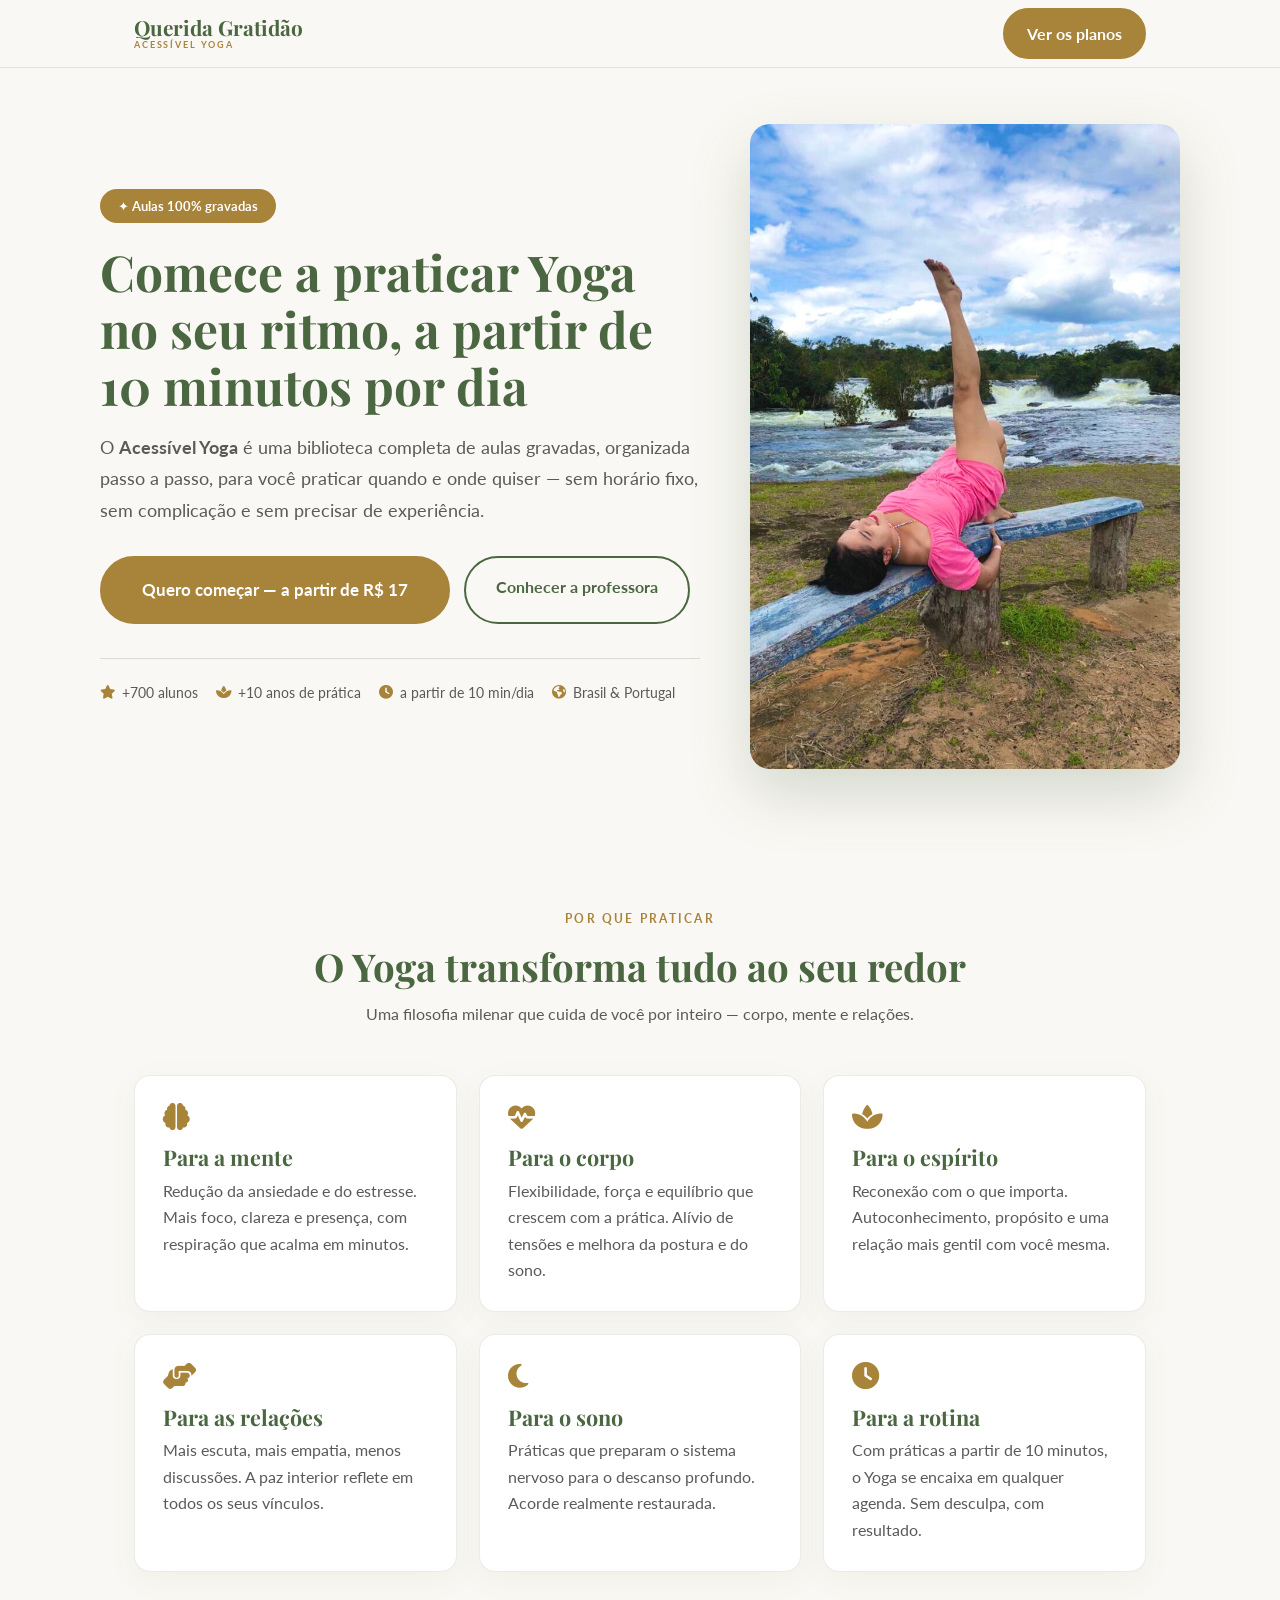
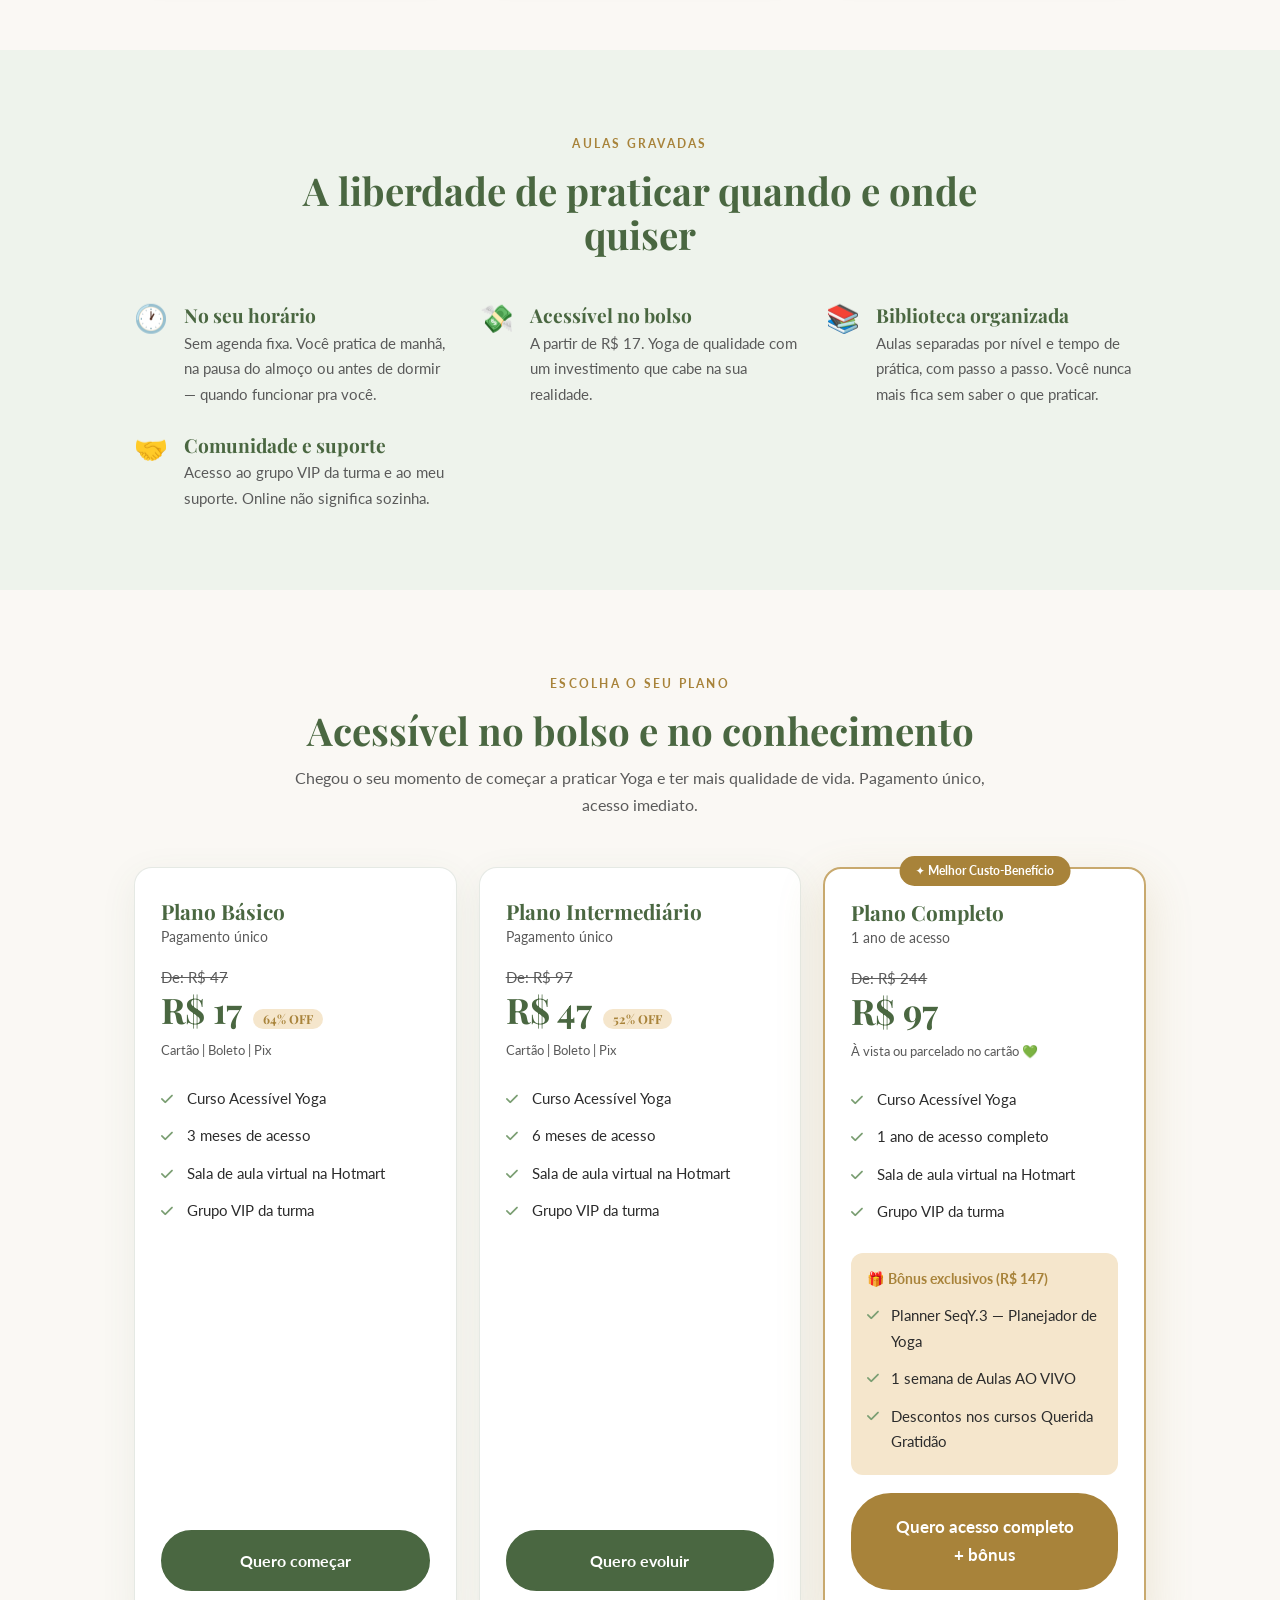
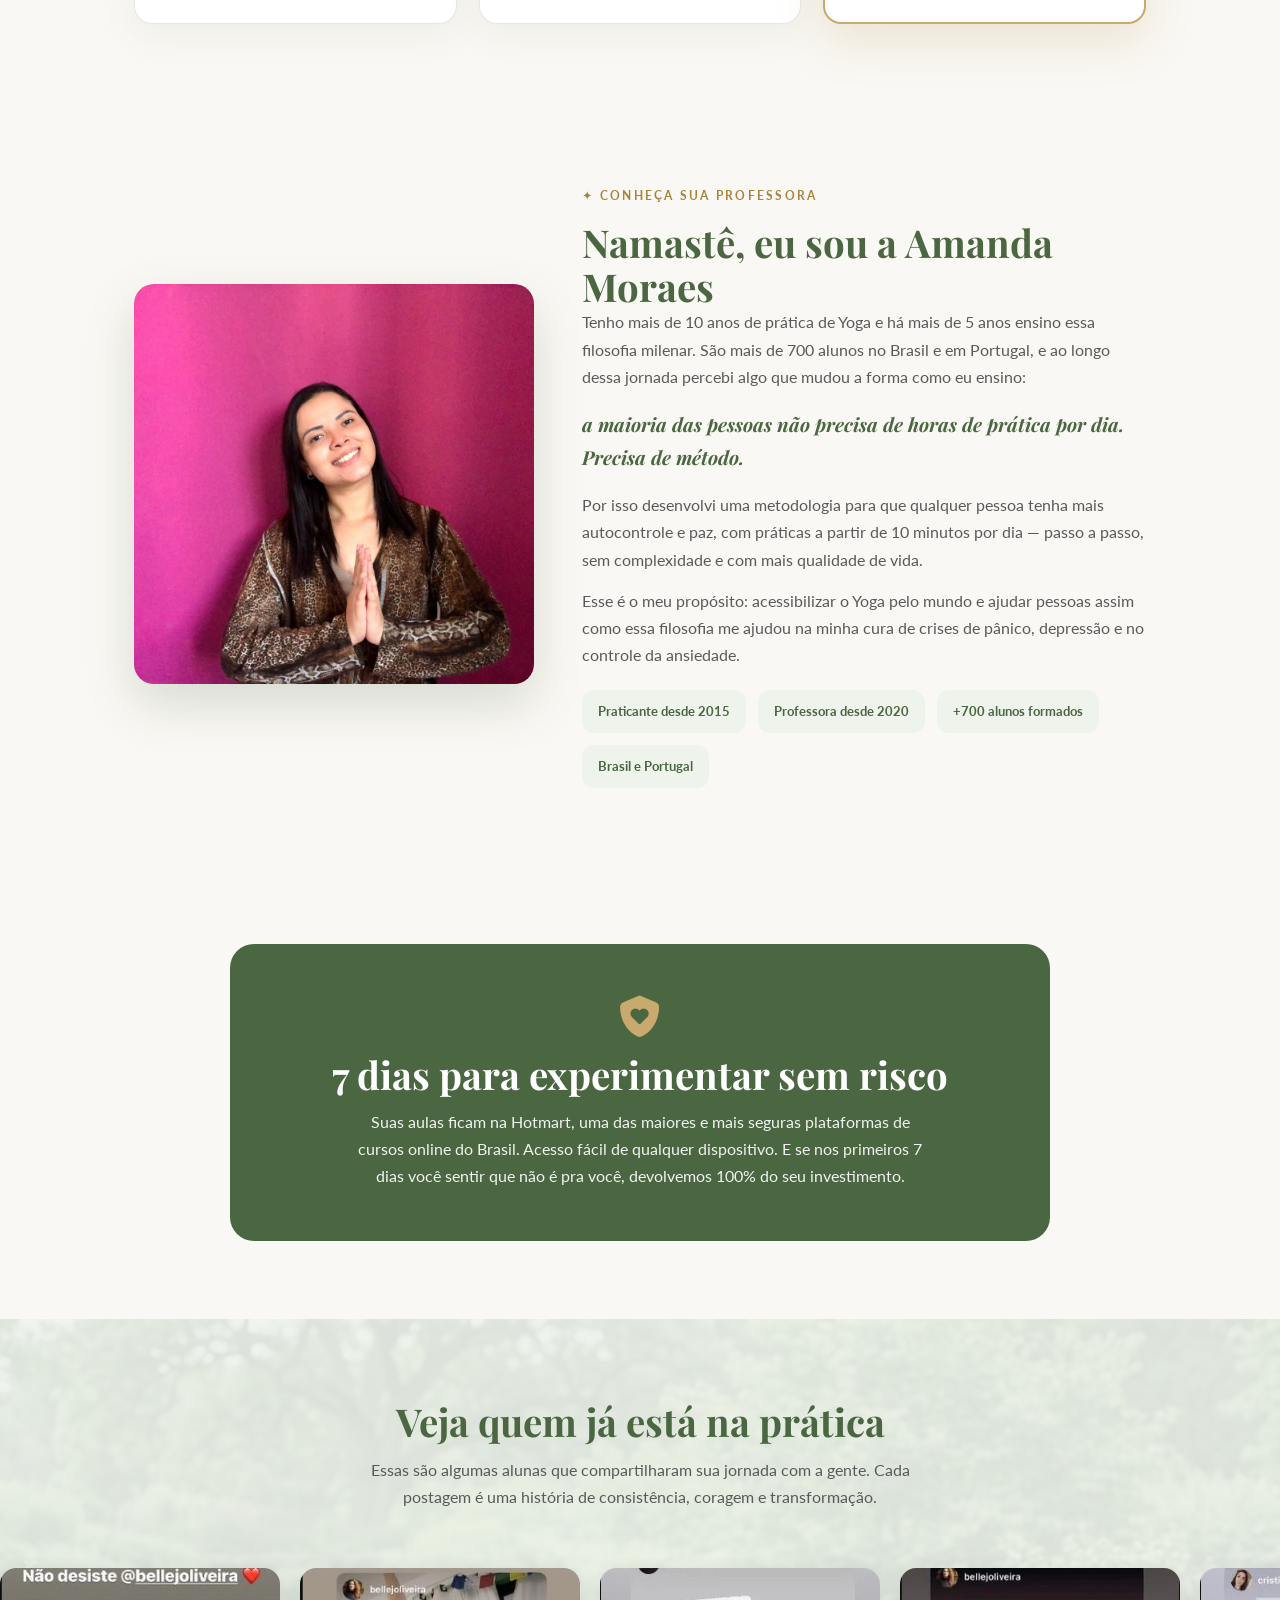
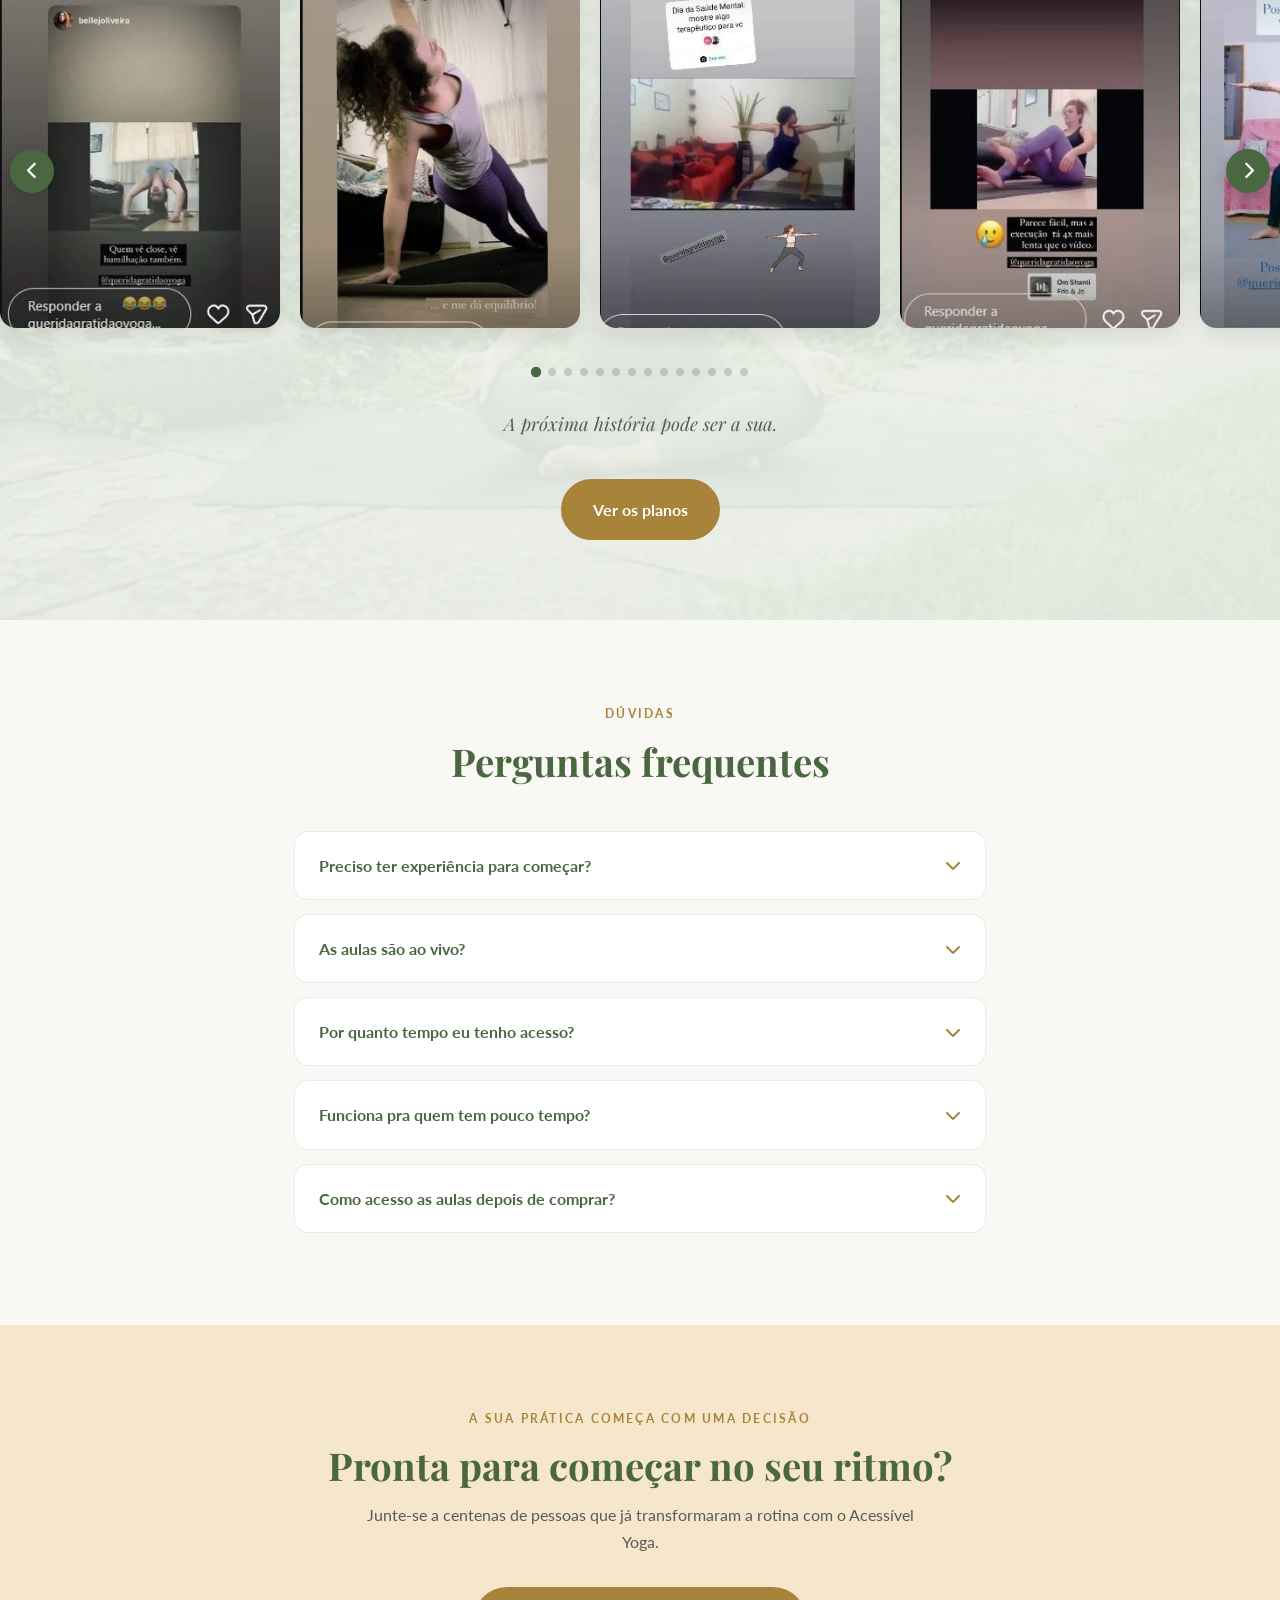
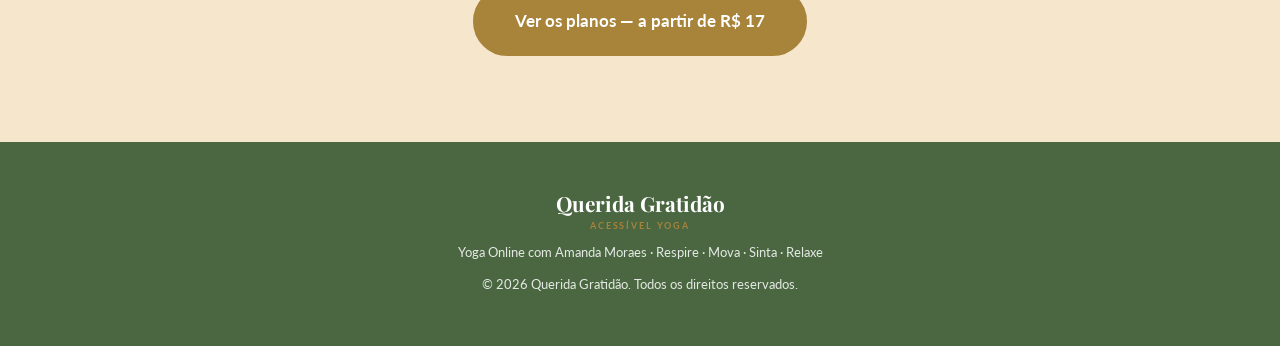
==== commit 8b78ce67: "Ajusta texto da seção de depoimentos Co-Authored-By: Claude Sonnet 5 <noreply@anthropic.com> Claude-" ====
--- a/index.html
+++ b/index.html
@@ -204,7 +204,7 @@
   <div class="s8-c">
     <div class="s8-hd">
       <h2>Veja quem já está na prática</h2>
-      <p>Essas são alunas reais que compartilharam sua jornada com a gente. Cada postagem é uma história de consistência, coragem e transformação.</p>
+      <p>Essas são algumas alunas que compartilharam sua jornada com a gente. Cada postagem é uma história de consistência, coragem e transformação.</p>
     </div>
     <div class="car-wrap">
       <button class="car-arr prev" onclick="slideC(-1)" aria-label="Anterior"><i class="fas fa-chevron-left"></i></button>
@@ -254,7 +254,7 @@
       <button class="car-arr next" onclick="slideC(1)" aria-label="Próximo"><i class="fas fa-chevron-right"></i></button>
       <div class="car-dots" id="carDots"><button class="dot active" onclick="goToSlide(0)" aria-label="Slide 1"></button><button class="dot" onclick="goToSlide(1)" aria-label="Slide 2"></button><button class="dot" onclick="goToSlide(2)" aria-label="Slide 3"></button><button class="dot" onclick="goToSlide(3)" aria-label="Slide 4"></button><button class="dot" onclick="goToSlide(4)" aria-label="Slide 5"></button><button class="dot" onclick="goToSlide(5)" aria-label="Slide 6"></button><button class="dot" onclick="goToSlide(6)" aria-label="Slide 7"></button><button class="dot" onclick="goToSlide(7)" aria-label="Slide 8"></button><button class="dot" onclick="goToSlide(8)" aria-label="Slide 9"></button><button class="dot" onclick="goToSlide(9)" aria-label="Slide 10"></button><button class="dot" onclick="goToSlide(10)" aria-label="Slide 11"></button><button class="dot" onclick="goToSlide(11)" aria-label="Slide 12"></button><button class="dot" onclick="goToSlide(12)" aria-label="Slide 13"></button><button class="dot" onclick="goToSlide(13)" aria-label="Slide 14"></button></div>
     </div>
-    <p class="s8-bot">Essas são histórias reais. A próxima pode ser a sua.</p>
+    <p class="s8-bot">A próxima história pode ser a sua.</p>
     <div class="s8-cta">
       <a href="#planos" class="btn btn-d">Ver os planos</a>
     </div>
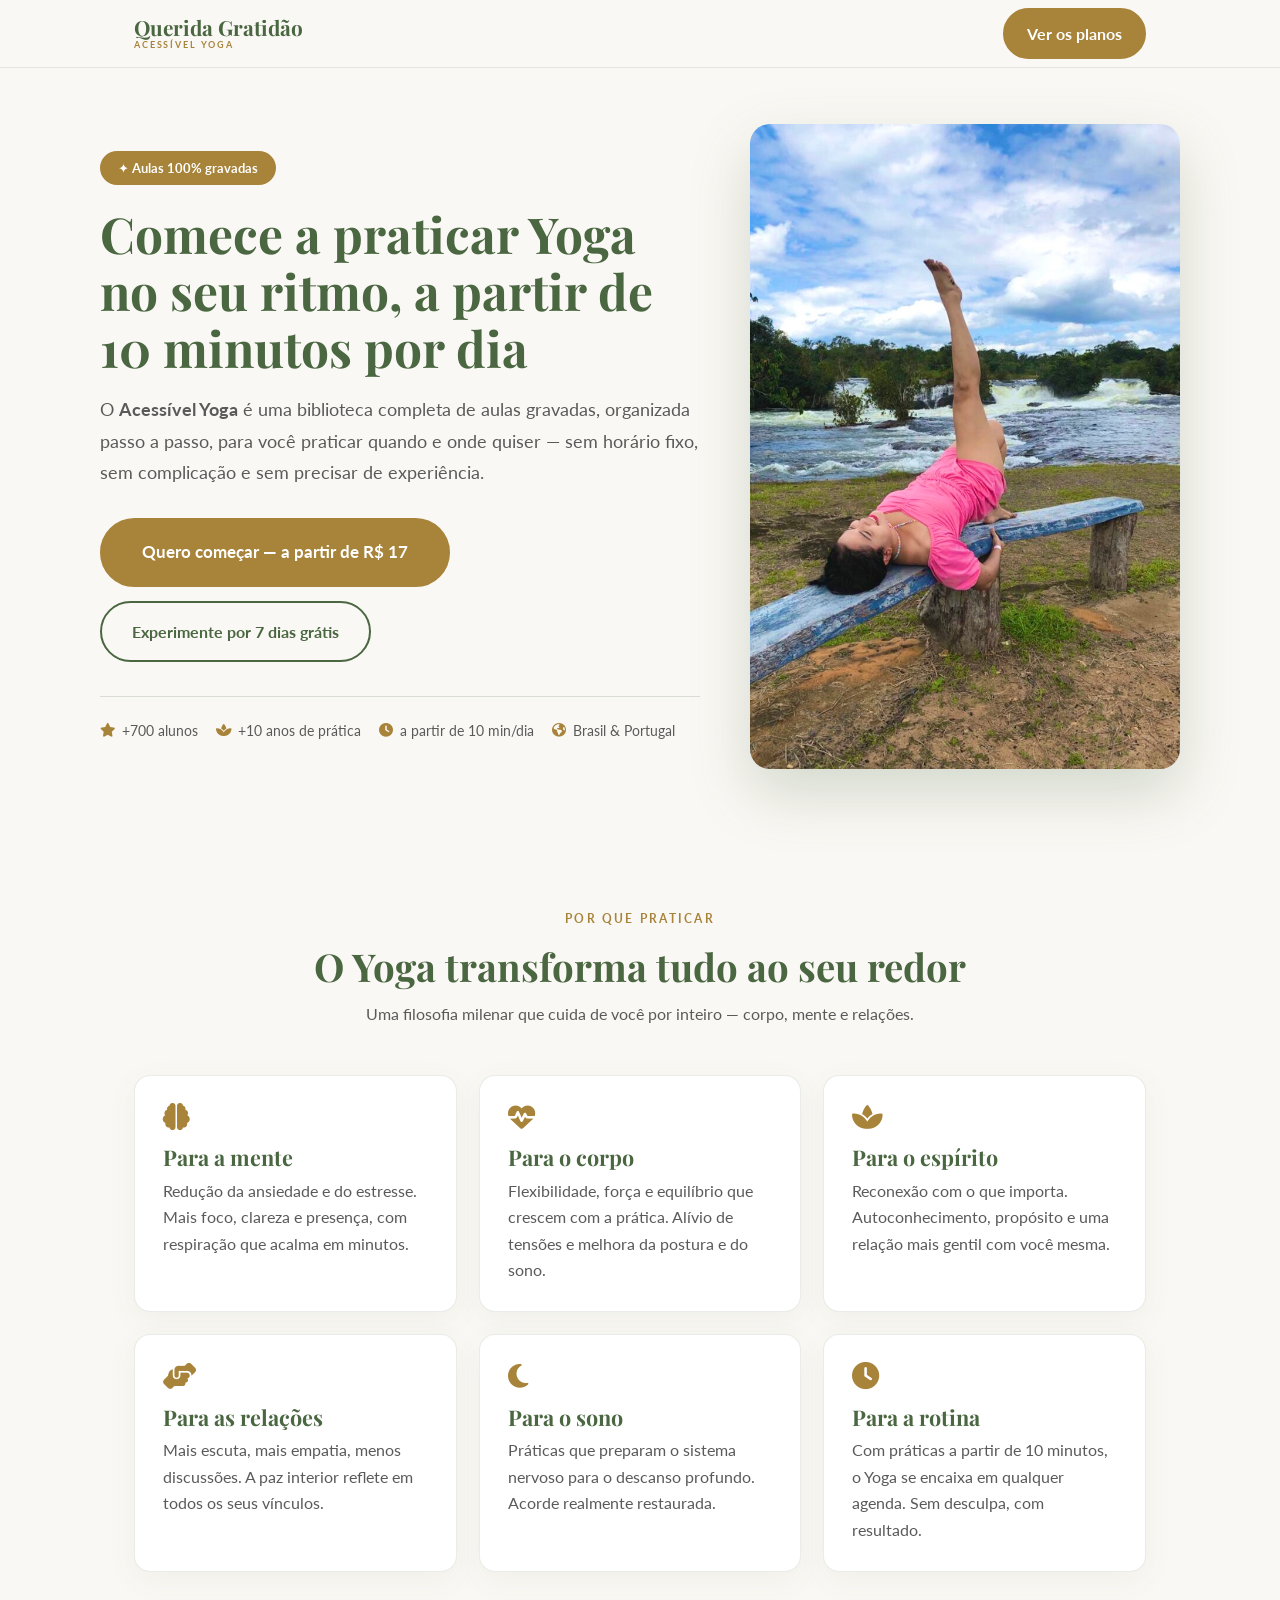
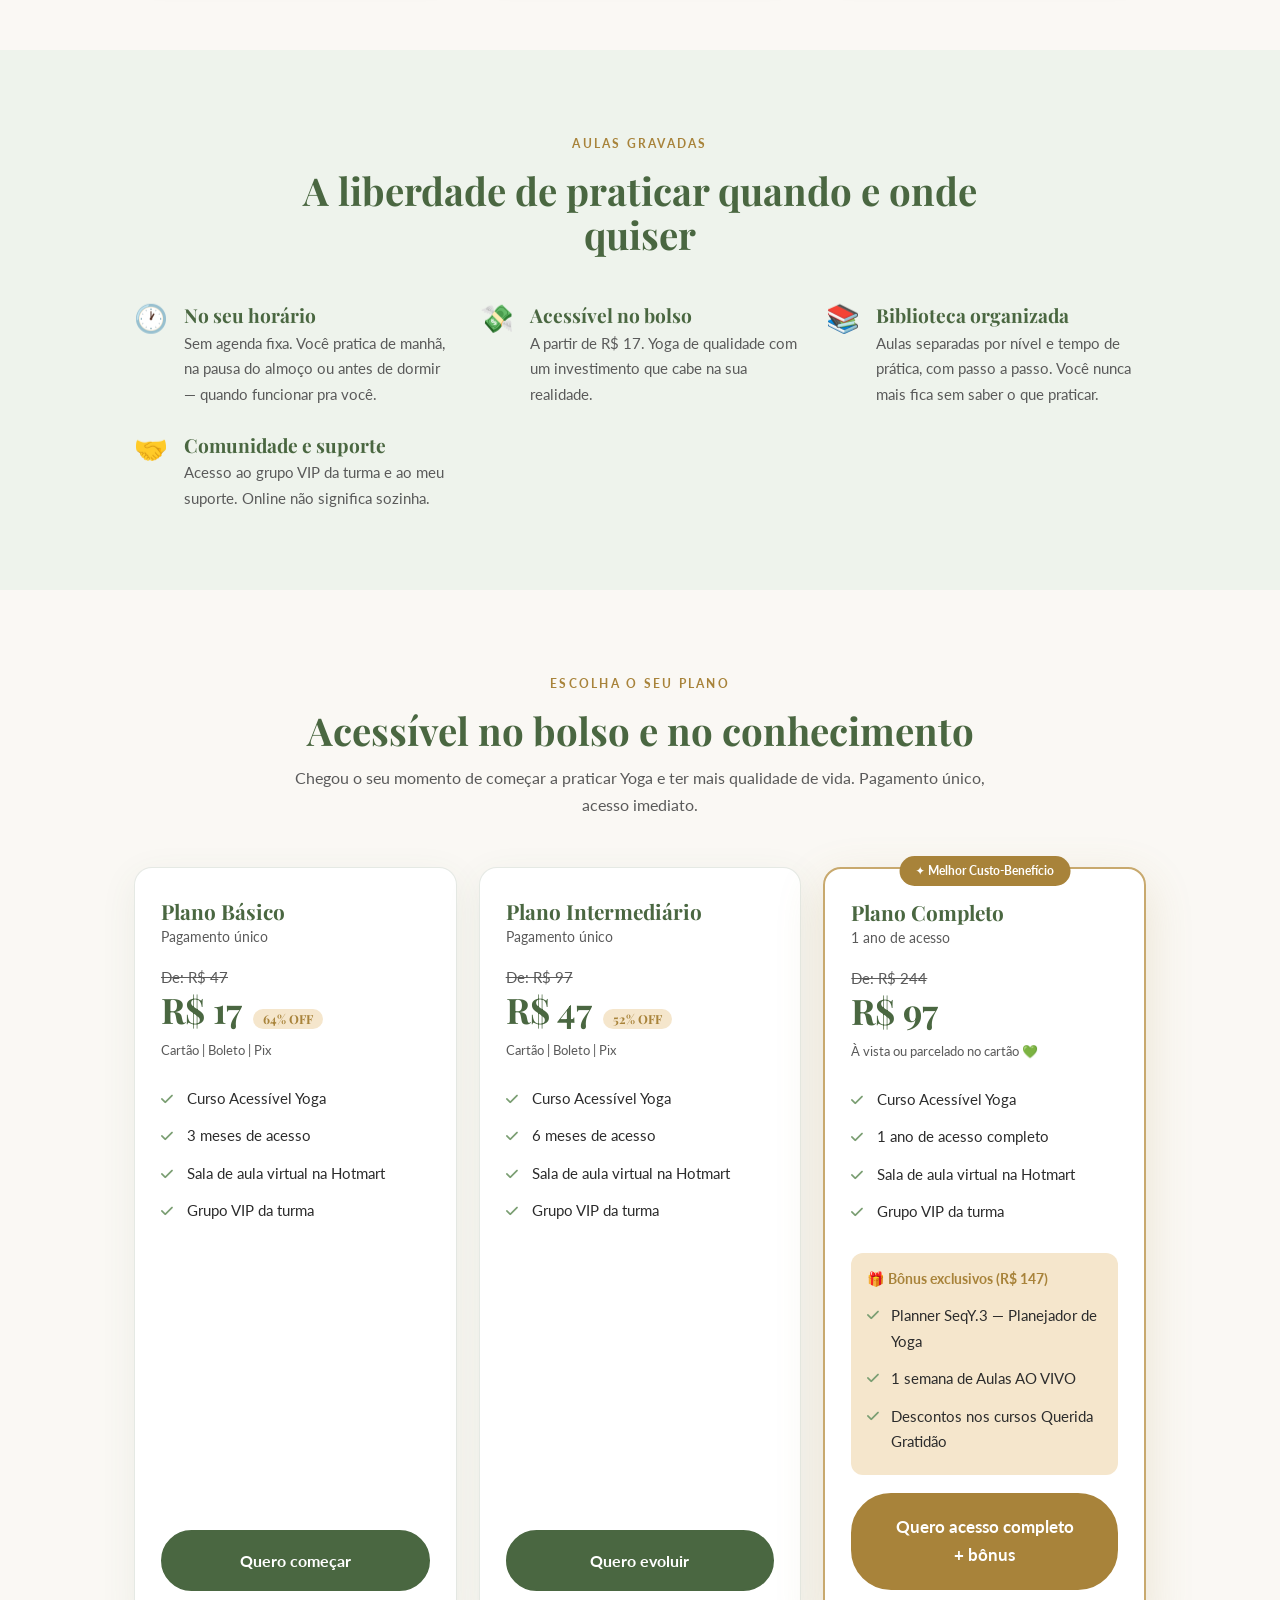
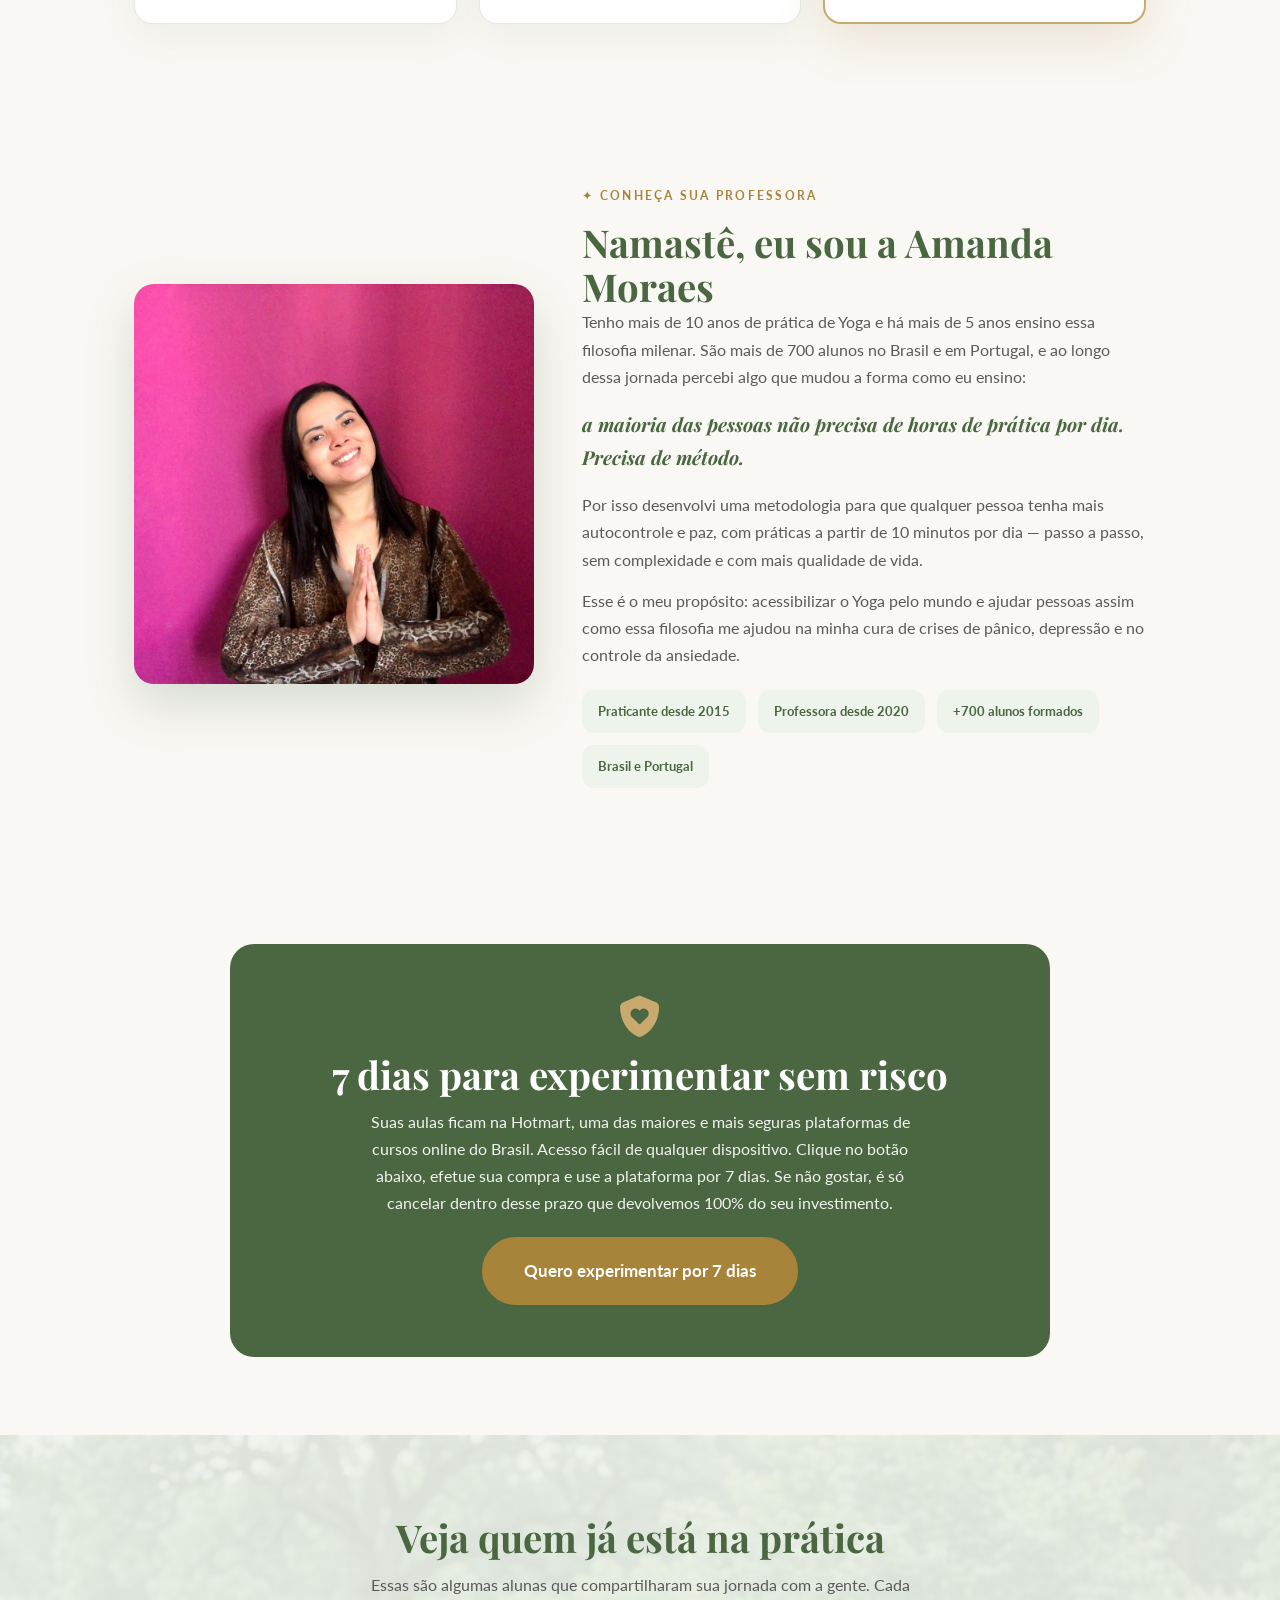
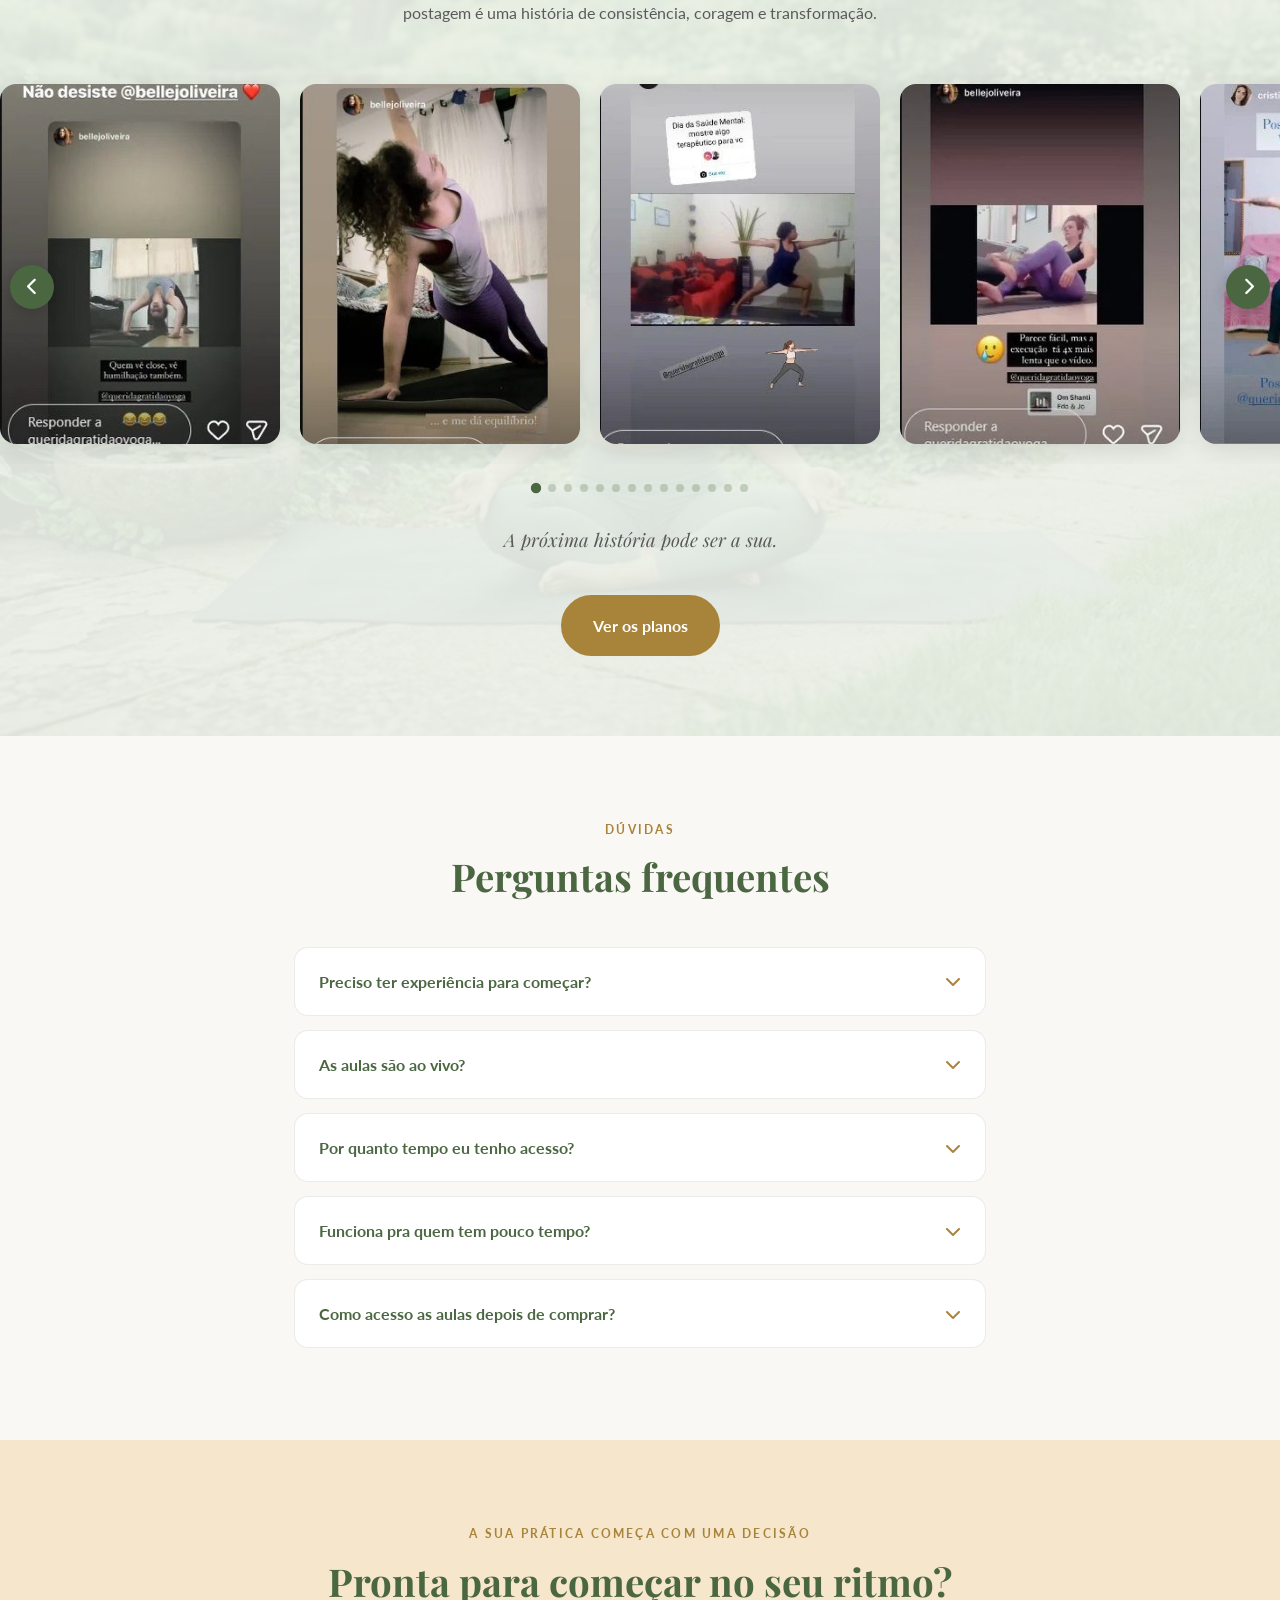
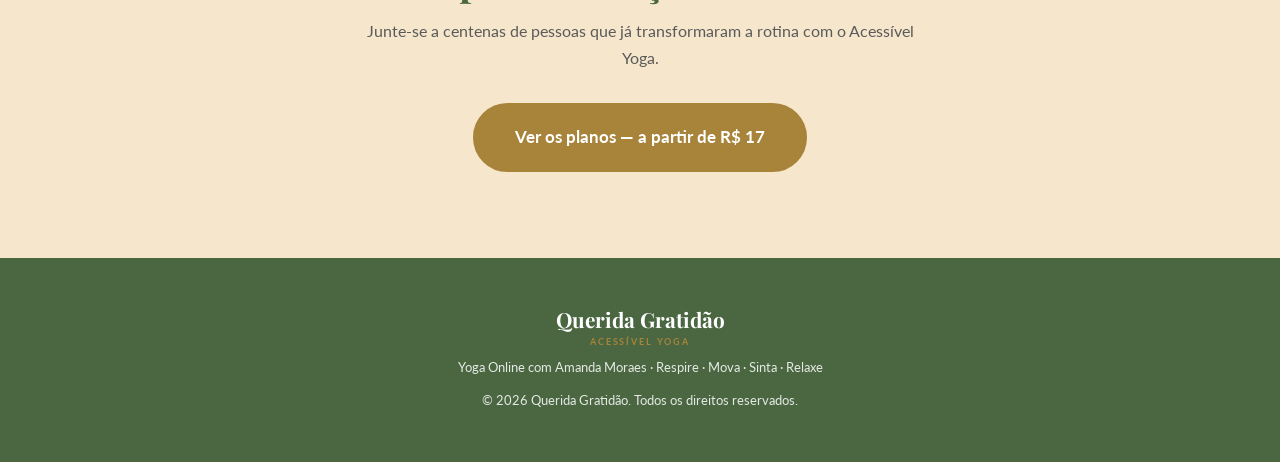
==== commit a03a3ed1: "Troca botão 'Conheça a professora' por CTA de 7 dias grátis, com seção de garantia clicável Co-Autho" ====
--- a/index.html
+++ b/index.html
@@ -51,7 +51,7 @@
       <p class="hero-sub">O <strong>Acessível Yoga</strong> é uma biblioteca completa de aulas gravadas, organizada passo a passo, para você praticar quando e onde quiser — sem horário fixo, sem complicação e sem precisar de experiência.</p>
       <div class="hero-btns">
         <a href="#planos" class="btn btn-d btn-lg">Quero começar — a partir de R$ 17</a>
-        <a href="#professora" class="btn btn-o">Conhecer a professora</a>
+        <a href="#garantia" class="btn btn-o">Experimente por 7 dias grátis</a>
       </div>
       <div class="hero-stats">
         <div class="hero-stat"><i class="fas fa-star"></i> +700 alunos</div>
@@ -189,12 +189,13 @@
 </section>
 
 <!-- GARANTIA -->
-<section>
+<section id="garantia">
   <div class="wrap">
     <div class="guar">
       <i class="fas fa-shield-heart"></i>
       <h2>7 dias para experimentar sem risco</h2>
-      <p>Suas aulas ficam na Hotmart, uma das maiores e mais seguras plataformas de cursos online do Brasil. Acesso fácil de qualquer dispositivo. E se nos primeiros 7 dias você sentir que não é pra você, devolvemos 100% do seu investimento.</p>
+      <p>Suas aulas ficam na Hotmart, uma das maiores e mais seguras plataformas de cursos online do Brasil. Acesso fácil de qualquer dispositivo. Clique no botão abaixo, efetue sua compra e use a plataforma por 7 dias. Se não gostar, é só cancelar dentro desse prazo que devolvemos 100% do seu investimento.</p>
+      <a href="#planos" class="btn btn-d btn-lg" style="margin-top:20px;">Quero experimentar por 7 dias</a>
     </div>
   </div>
 </section>
